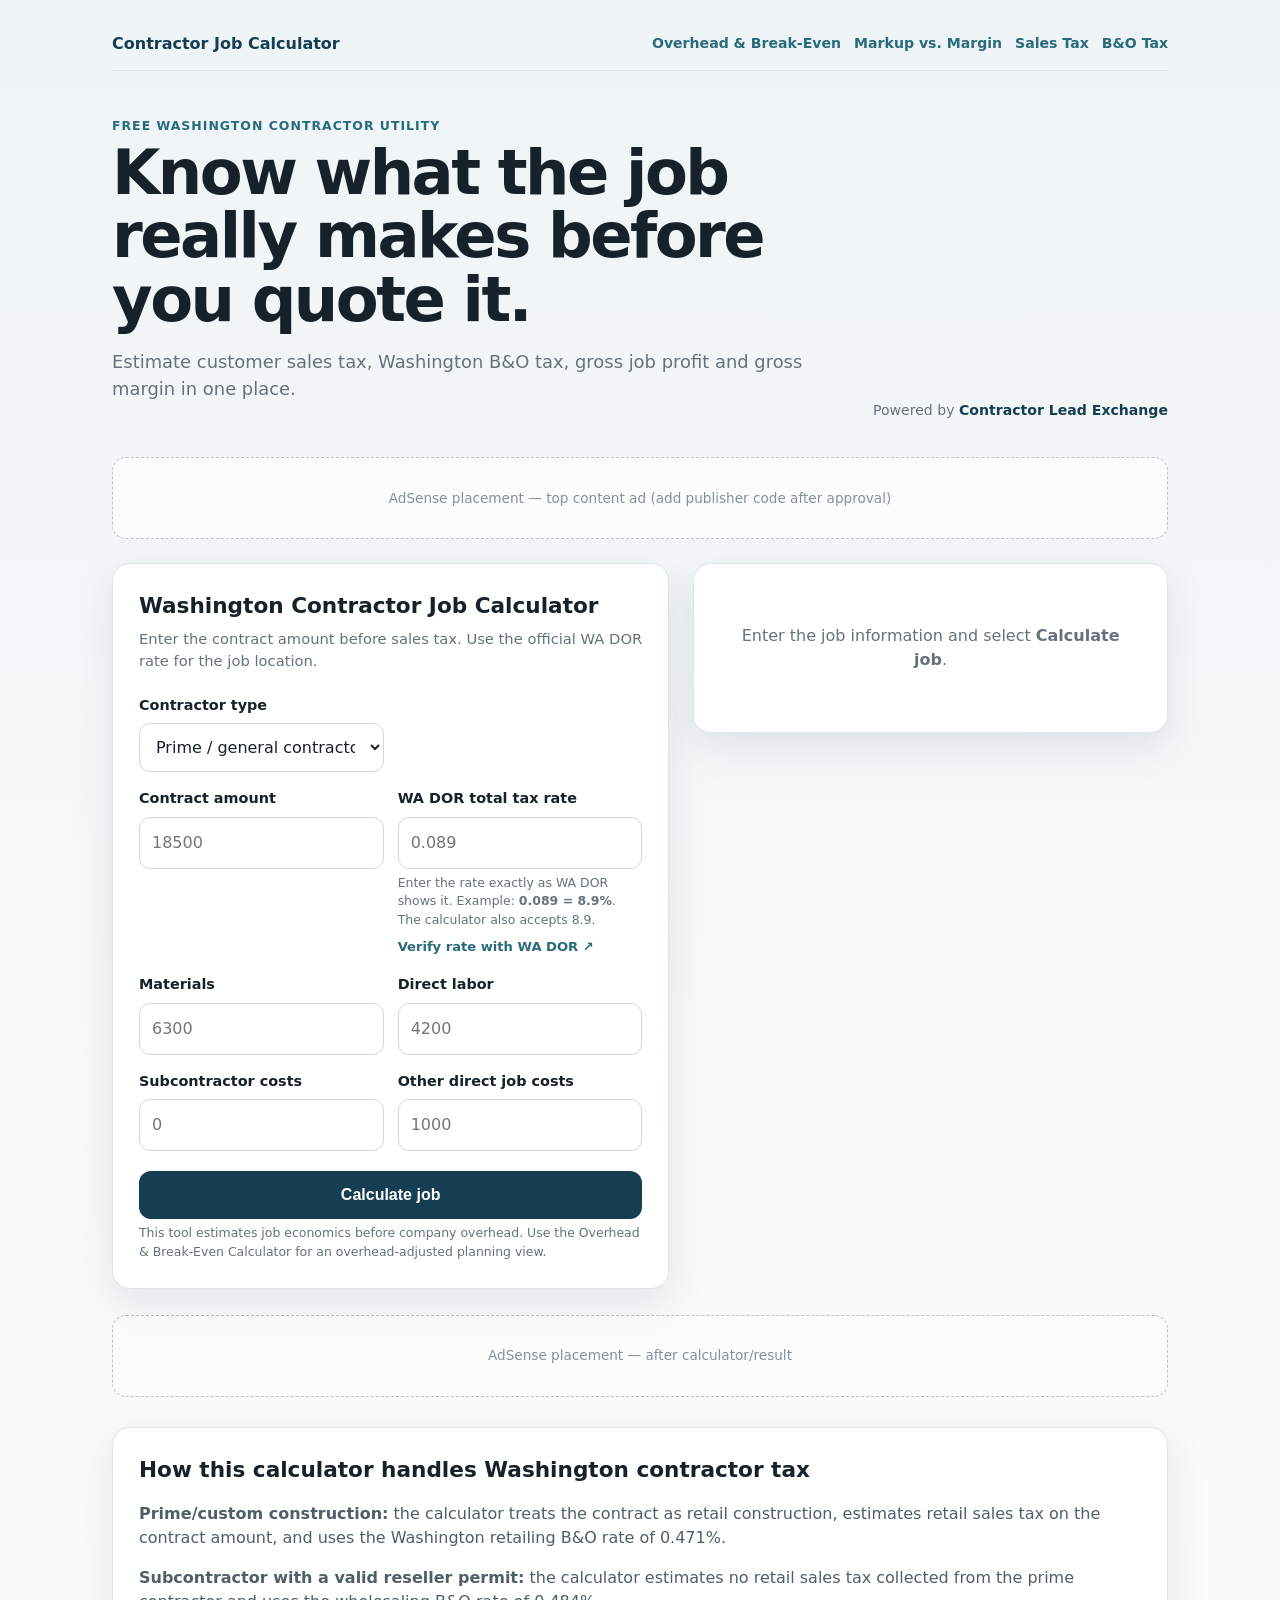
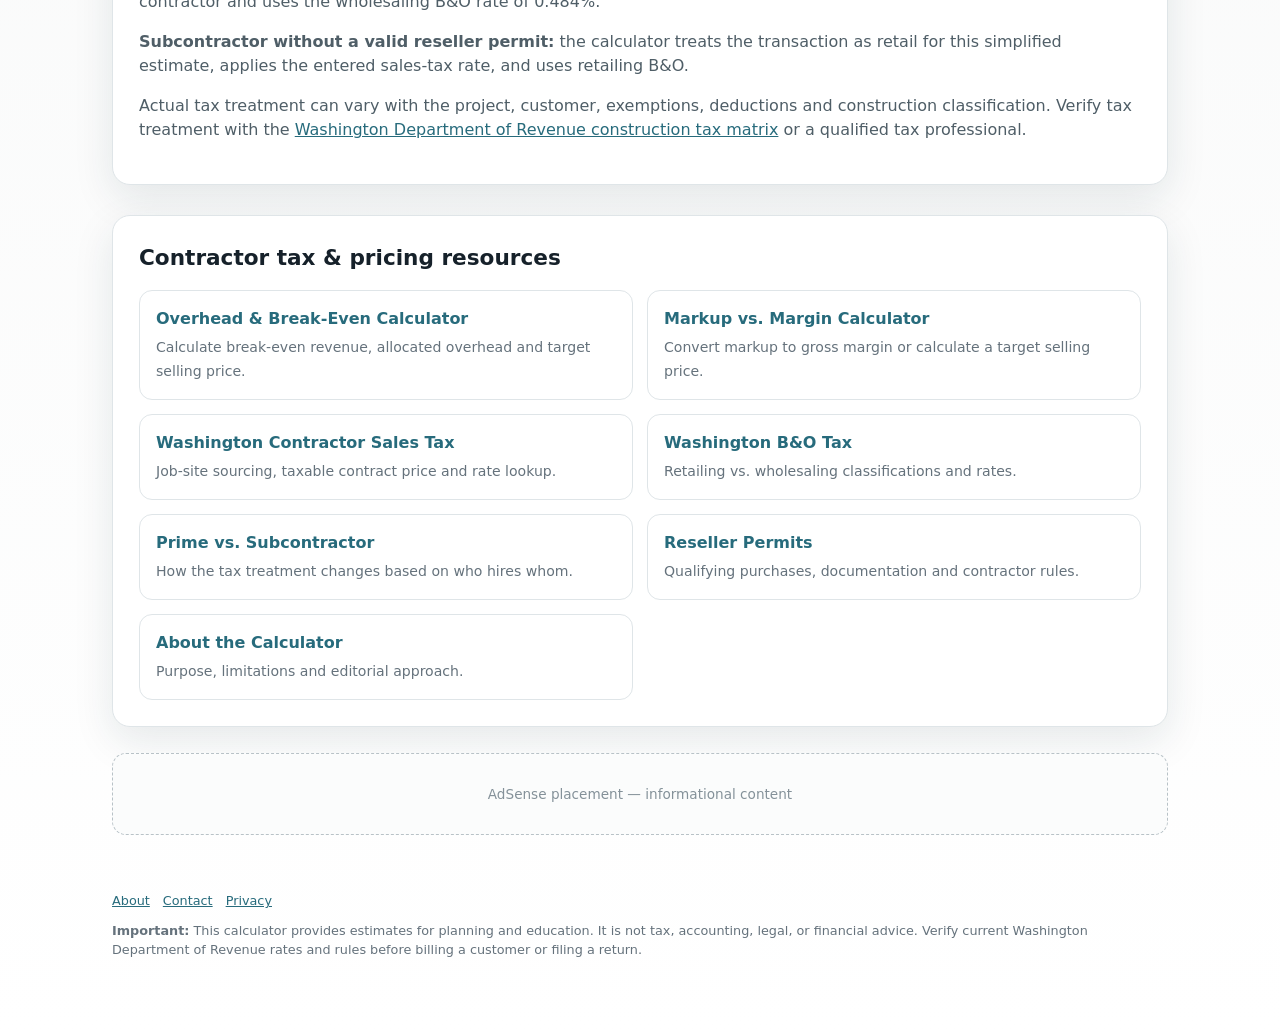
==== index.html @ ec276814 "Link overhead break-even calculator from homepage" ====
<!doctype html>
<html lang="en">
<head>
  <meta charset="utf-8">
  <meta name="viewport" content="width=device-width,initial-scale=1">
  <title>Washington Contractor Job Tax & Profit Calculator</title>
  <meta name="description" content="Estimate Washington contractor sales tax, B&O tax, gross profit and job margin before you quote the job.">
  <meta name="robots" content="index,follow">
  <link rel="canonical" href="https://contractorjobcalculator.com/">
  <script async src="https://pagead2.googlesyndication.com/pagead/js/adsbygoogle.js?client=ca-pub-4738150335550966" crossorigin="anonymous"></script>
  <style>
    :root{--bg:#f5f7f8;--card:#fff;--ink:#16212a;--muted:#65727c;--line:#dfe5e8;--brand:#153e52;--brand2:#276b7c;--good:#1f6d43;--shadow:0 14px 40px rgba(20,45,60,.10);--radius:18px}
    *{box-sizing:border-box} body{margin:0;font-family:Inter,system-ui,-apple-system,BlinkMacSystemFont,"Segoe UI",sans-serif;background:linear-gradient(180deg,#eef4f6 0,#f7f8f8 34%,#fff 100%);color:var(--ink);line-height:1.5}
    .wrap{max-width:1100px;margin:0 auto;padding:22px}.topbar{display:flex;justify-content:space-between;align-items:center;gap:16px;padding:10px 0 14px;border-bottom:1px solid var(--line);flex-wrap:wrap}.sitebrand{font-weight:900;color:var(--brand);text-decoration:none}.nav{display:flex;gap:13px;flex-wrap:wrap}.nav a{color:var(--brand2);text-decoration:none;font-weight:800;font-size:.88rem}
    header{padding:46px 0 28px;display:grid;grid-template-columns:1.4fr .6fr;gap:28px;align-items:end}.eyebrow{font-weight:800;letter-spacing:.08em;text-transform:uppercase;color:var(--brand2);font-size:.78rem}h1{font-size:clamp(2rem,5vw,3.9rem);line-height:1.02;margin:.3rem 0 1rem;letter-spacing:-.04em}.lead{font-size:1.12rem;color:var(--muted);max-width:760px}.powered{font-size:.88rem;color:var(--muted);text-align:right}.powered a{color:var(--brand);font-weight:800;text-decoration:none}
    .ad{min-height:82px;border:1px dashed #b8c2c7;border-radius:14px;background:#fbfcfc;display:flex;align-items:center;justify-content:center;color:#849199;font-size:.85rem;margin:8px 0 24px}.grid{display:grid;grid-template-columns:1.08fr .92fr;gap:24px;align-items:start}.card{background:var(--card);border:1px solid var(--line);border-radius:var(--radius);box-shadow:var(--shadow);padding:26px}h2{margin:0 0 6px;font-size:1.35rem}.sub{color:var(--muted);font-size:.92rem;margin:0 0 22px}label{display:block;font-weight:750;font-size:.9rem;margin:0 0 7px}input,select{width:100%;border:1px solid #cfd8dc;border-radius:11px;padding:13px 12px;font:inherit;background:#fff;color:var(--ink);outline:none}input:focus,select:focus{border-color:var(--brand2);box-shadow:0 0 0 3px rgba(39,107,124,.12)}.row{display:grid;grid-template-columns:1fr 1fr;gap:14px;margin-bottom:16px}.help{font-size:.78rem;color:var(--muted);margin-top:5px}.taxlookup{display:inline-flex;align-items:center;gap:7px;margin-top:7px;font-size:.82rem;font-weight:800;color:var(--brand2);text-decoration:none}button{width:100%;border:0;border-radius:12px;background:var(--brand);color:#fff;padding:15px 18px;font-weight:850;font-size:1rem;cursor:pointer;margin-top:4px}button:hover{background:#0f3445}.result-card{position:sticky;top:18px}.empty{padding:34px 10px;color:var(--muted);text-align:center}.results{display:none}.metric{display:flex;justify-content:space-between;gap:18px;padding:12px 0;border-bottom:1px solid var(--line)}.metric span:first-child{color:var(--muted)}.metric strong{font-variant-numeric:tabular-nums}.heroMetric{border-radius:15px;background:#f1f7f5;padding:18px;margin:18px 0;display:flex;justify-content:space-between;align-items:center;gap:18px}.heroMetric strong{font-size:1.6rem;color:var(--good)}.tag{display:inline-block;border-radius:999px;padding:6px 10px;background:#eef4f6;color:var(--brand);font-weight:850;font-size:.78rem;margin-top:8px}.note{background:#fff8e9;border:1px solid #ead6a8;color:#594316;border-radius:12px;padding:13px 14px;font-size:.82rem;margin-top:15px}.cta{margin:28px 0 0;border-radius:16px;padding:20px;background:var(--brand);color:#fff}.cta p{opacity:.9;margin:.4rem 0 1rem}.cta a{display:inline-block;background:#fff;color:var(--brand);font-weight:900;padding:11px 15px;border-radius:10px;text-decoration:none}.content{margin-top:30px}.content p,.content li{color:#4f5e67}.content a{color:var(--brand2)}.resources{display:grid;grid-template-columns:repeat(2,1fr);gap:14px;margin-top:16px}.resource{border:1px solid var(--line);border-radius:13px;padding:16px;text-decoration:none;color:var(--ink);background:#fff}.resource strong{display:block;margin-bottom:4px}.resource span{color:var(--muted);font-size:.88rem}footer{color:var(--muted);font-size:.8rem;padding:32px 0 50px}.footerlinks{display:flex;gap:13px;flex-wrap:wrap;margin-bottom:10px}.footerlinks a{color:var(--brand2)}.hidden{display:none!important}
    @media(max-width:820px){header,.grid{grid-template-columns:1fr}.powered{text-align:left}.result-card{position:static}.resources{grid-template-columns:1fr}}@media(max-width:540px){.row{grid-template-columns:1fr}}
  </style>
</head>
<body>
<div class="wrap">
  <div class="topbar"><a class="sitebrand" href="/">Contractor Job Calculator</a><nav class="nav"><a href="overhead-break-even.html">Overhead & Break-Even</a><a href="markup-vs-margin.html">Markup vs. Margin</a><a href="washington-contractor-sales-tax.html">Sales Tax</a><a href="washington-bo-tax.html">B&O Tax</a></nav></div>
  <header><div><div class="eyebrow">Free Washington contractor utility</div><h1>Know what the job really makes before you quote it.</h1><p class="lead">Estimate customer sales tax, Washington B&amp;O tax, gross job profit and gross margin in one place.</p></div><div class="powered">Powered by <a href="https://contractorleadexchange.com/" target="_blank" rel="noopener">Contractor Lead Exchange</a></div></header>

  <div class="ad">AdSense placement — top content ad (add publisher code after approval)</div>

  <main class="grid">
    <section class="card">
      <h2>Washington Contractor Job Calculator</h2><p class="sub">Enter the contract amount before sales tax. Use the official WA DOR rate for the job location.</p>
      <div class="row"><div><label for="role">Contractor type</label><select id="role"><option value="prime">Prime / general contractor</option><option value="sub">Subcontractor</option></select></div><div id="permitWrap" class="hidden"><label for="permit">Valid reseller permit from prime?</label><select id="permit"><option value="yes">Yes</option><option value="no">No</option></select></div></div>
      <div class="row"><div><label for="contract">Contract amount</label><input id="contract" inputmode="decimal" type="number" min="0" step="0.01" placeholder="18500"></div><div><label for="taxRate">WA DOR total tax rate</label><input id="taxRate" inputmode="decimal" type="number" min="0" max="20" step="0.001" placeholder="0.089"><div class="help">Enter the rate exactly as WA DOR shows it. Example: <strong>0.089 = 8.9%</strong>. The calculator also accepts 8.9.</div><a class="taxlookup" href="https://dor.wa.gov/taxes-rates/retail-sales-tax/sales-and-use-tax-tools" target="_blank" rel="noopener">Verify rate with WA DOR ↗</a></div></div>
      <div class="row"><div><label for="materials">Materials</label><input id="materials" inputmode="decimal" type="number" min="0" step="0.01" placeholder="6300"></div><div><label for="labor">Direct labor</label><input id="labor" inputmode="decimal" type="number" min="0" step="0.01" placeholder="4200"></div></div>
      <div class="row"><div><label for="subs">Subcontractor costs</label><input id="subs" inputmode="decimal" type="number" min="0" step="0.01" placeholder="0"></div><div><label for="other">Other direct job costs</label><input id="other" inputmode="decimal" type="number" min="0" step="0.01" placeholder="1000"></div></div>
      <button id="calc">Calculate job</button><div class="help">This tool estimates job economics before company overhead. Use the Overhead & Break-Even Calculator for an overhead-adjusted planning view.</div>
    </section>

    <aside class="card result-card"><div id="empty" class="empty">Enter the job information and select <strong>Calculate job</strong>.</div><div id="results" class="results"><h2>Estimated job result</h2><div id="classification" class="tag"></div><div class="metric"><span>Contract amount</span><strong id="rContract">$0</strong></div><div class="metric"><span>Sales tax rate used</span><strong id="rRate">0%</strong></div><div class="metric"><span>Sales tax collected</span><strong id="rTax">$0</strong></div><div class="metric"><span>Customer total</span><strong id="rCustomer">$0</strong></div><div class="metric"><span>Direct job costs</span><strong id="rCosts">$0</strong></div><div class="metric"><span>Gross job profit</span><strong id="rGross">$0</strong></div><div class="metric"><span>Gross margin</span><strong id="rMargin">0%</strong></div><div class="metric"><span>Estimated WA B&amp;O</span><strong id="rBO">$0</strong></div><div class="heroMetric"><div><div style="color:#65727c;font-size:.82rem">Gross job profit after estimated B&amp;O</div><strong id="rAfter">$0</strong></div><div style="text-align:right"><div style="color:#65727c;font-size:.82rem">Margin after B&amp;O</div><b id="rAfterMargin">0%</b></div></div><div id="resultNote" class="note"></div><div class="cta"><strong>Could your business be leaking revenue elsewhere?</strong><p>Use your job result as a starting point, then look for avoidable revenue loss across estimating, follow-up and operations.</p><a href="https://contractorleadexchange.com/contractor-revenue-leak-audit" target="_blank" rel="noopener">Explore the CLX Revenue Leak Audit</a></div></div></aside>
  </main>

  <div class="ad" style="margin-top:26px">AdSense placement — after calculator/result</div>

  <section class="card content"><h2>How this calculator handles Washington contractor tax</h2><p><strong>Prime/custom construction:</strong> the calculator treats the contract as retail construction, estimates retail sales tax on the contract amount, and uses the Washington retailing B&amp;O rate of 0.471%.</p><p><strong>Subcontractor with a valid reseller permit:</strong> the calculator estimates no retail sales tax collected from the prime contractor and uses the wholesaling B&amp;O rate of 0.484%.</p><p><strong>Subcontractor without a valid reseller permit:</strong> the calculator treats the transaction as retail for this simplified estimate, applies the entered sales-tax rate, and uses retailing B&amp;O.</p><p>Actual tax treatment can vary with the project, customer, exemptions, deductions and construction classification. Verify tax treatment with the <a href="https://dor.wa.gov/education/industry-guides/construction/construction-tax-matrix" target="_blank" rel="noopener">Washington Department of Revenue construction tax matrix</a> or a qualified tax professional.</p></section>

  <section class="card content"><h2>Contractor tax & pricing resources</h2><div class="resources"><a class="resource" href="overhead-break-even.html"><strong>Overhead & Break-Even Calculator</strong><span>Calculate break-even revenue, allocated overhead and target selling price.</span></a><a class="resource" href="markup-vs-margin.html"><strong>Markup vs. Margin Calculator</strong><span>Convert markup to gross margin or calculate a target selling price.</span></a><a class="resource" href="washington-contractor-sales-tax.html"><strong>Washington Contractor Sales Tax</strong><span>Job-site sourcing, taxable contract price and rate lookup.</span></a><a class="resource" href="washington-bo-tax.html"><strong>Washington B&O Tax</strong><span>Retailing vs. wholesaling classifications and rates.</span></a><a class="resource" href="prime-vs-subcontractor.html"><strong>Prime vs. Subcontractor</strong><span>How the tax treatment changes based on who hires whom.</span></a><a class="resource" href="reseller-permit.html"><strong>Reseller Permits</strong><span>Qualifying purchases, documentation and contractor rules.</span></a><a class="resource" href="about.html"><strong>About the Calculator</strong><span>Purpose, limitations and editorial approach.</span></a></div></section>

  <div class="ad" style="margin-top:26px">AdSense placement — informational content</div>

  <footer><div class="footerlinks"><a href="about.html">About</a><a href="contact.html">Contact</a><a href="privacy.html">Privacy</a></div><strong>Important:</strong> This calculator provides estimates for planning and education. It is not tax, accounting, legal, or financial advice. Verify current Washington Department of Revenue rates and rules before billing a customer or filing a return.</footer>
</div>
<script>
(() => {
  const $ = id => document.getElementById(id);
  const round2 = n => Math.round((n + Number.EPSILON) * 100) / 100;
  const money = n => new Intl.NumberFormat('en-US',{style:'currency',currency:'USD'}).format(round2(Number.isFinite(n)?n:0));
  const pct = n => (Number.isFinite(n)?n:0).toFixed(1) + '%';
  const num = id => Math.max(0, parseFloat($(id).value) || 0);
  $('role').addEventListener('change', () => {$('permitWrap').classList.toggle('hidden', $('role').value !== 'sub');});
  $('calc').addEventListener('click', () => {
    const role=$('role').value, permit=$('permit').value, contract=num('contract'), rawTaxRate=num('taxRate');
    const taxRate = rawTaxRate >= 1 ? rawTaxRate / 100 : rawTaxRate;
    const costs=num('materials')+num('labor')+num('subs')+num('other');
    if(contract<=0){alert('Enter a contract amount greater than $0.');return;}
    if(rawTaxRate>20){alert('Enter the WA DOR total tax rate as shown (for example 0.089) or as a percent (8.9).');return;}
    const wholesale=role==='sub'&&permit==='yes', boRate=wholesale?0.00484:0.00471, taxable=!wholesale;
    const salesTax=taxable?contract*taxRate:0, customerTotal=contract+salesTax, grossProfit=contract-costs, grossMargin=contract?(grossProfit/contract)*100:0, bo=contract*boRate, after=grossProfit-bo, afterMargin=contract?(after/contract)*100:0;
    $('rContract').textContent=money(contract);$('rRate').textContent=taxable?pct(taxRate*100):'Not collected';$('rTax').textContent=money(salesTax);$('rCustomer').textContent=money(customerTotal);$('rCosts').textContent=money(costs);$('rGross').textContent=money(grossProfit);$('rMargin').textContent=pct(grossMargin);$('rBO').textContent=money(bo);$('rAfter').textContent=money(after);$('rAfterMargin').textContent=pct(afterMargin);
    if(wholesale){$('classification').textContent='Wholesale estimate · B&O 0.484%';$('resultNote').innerHTML='Subcontractor + valid reseller permit selected. This simplified estimate applies <strong>no retail sales tax</strong> to the subcontract charge and estimates wholesaling B&O.';}else if(role==='sub'){$('classification').textContent='Retail estimate · B&O 0.471%';$('resultNote').innerHTML='Subcontractor without a valid reseller permit selected. Washington DOR generally requires sales tax unless the buyer provides a valid reseller permit or other approved documentation. Verify the entered destination tax rate.';}else{$('classification').textContent='Retail construction estimate · B&O 0.471%';$('resultNote').innerHTML='Prime/custom construction selected. This simplified estimate applies the entered destination sales-tax rate to the contract amount and estimates retailing B&O.';}
    $('empty').style.display='none';$('results').style.display='block';
  });
})();
</script>
</body></html>
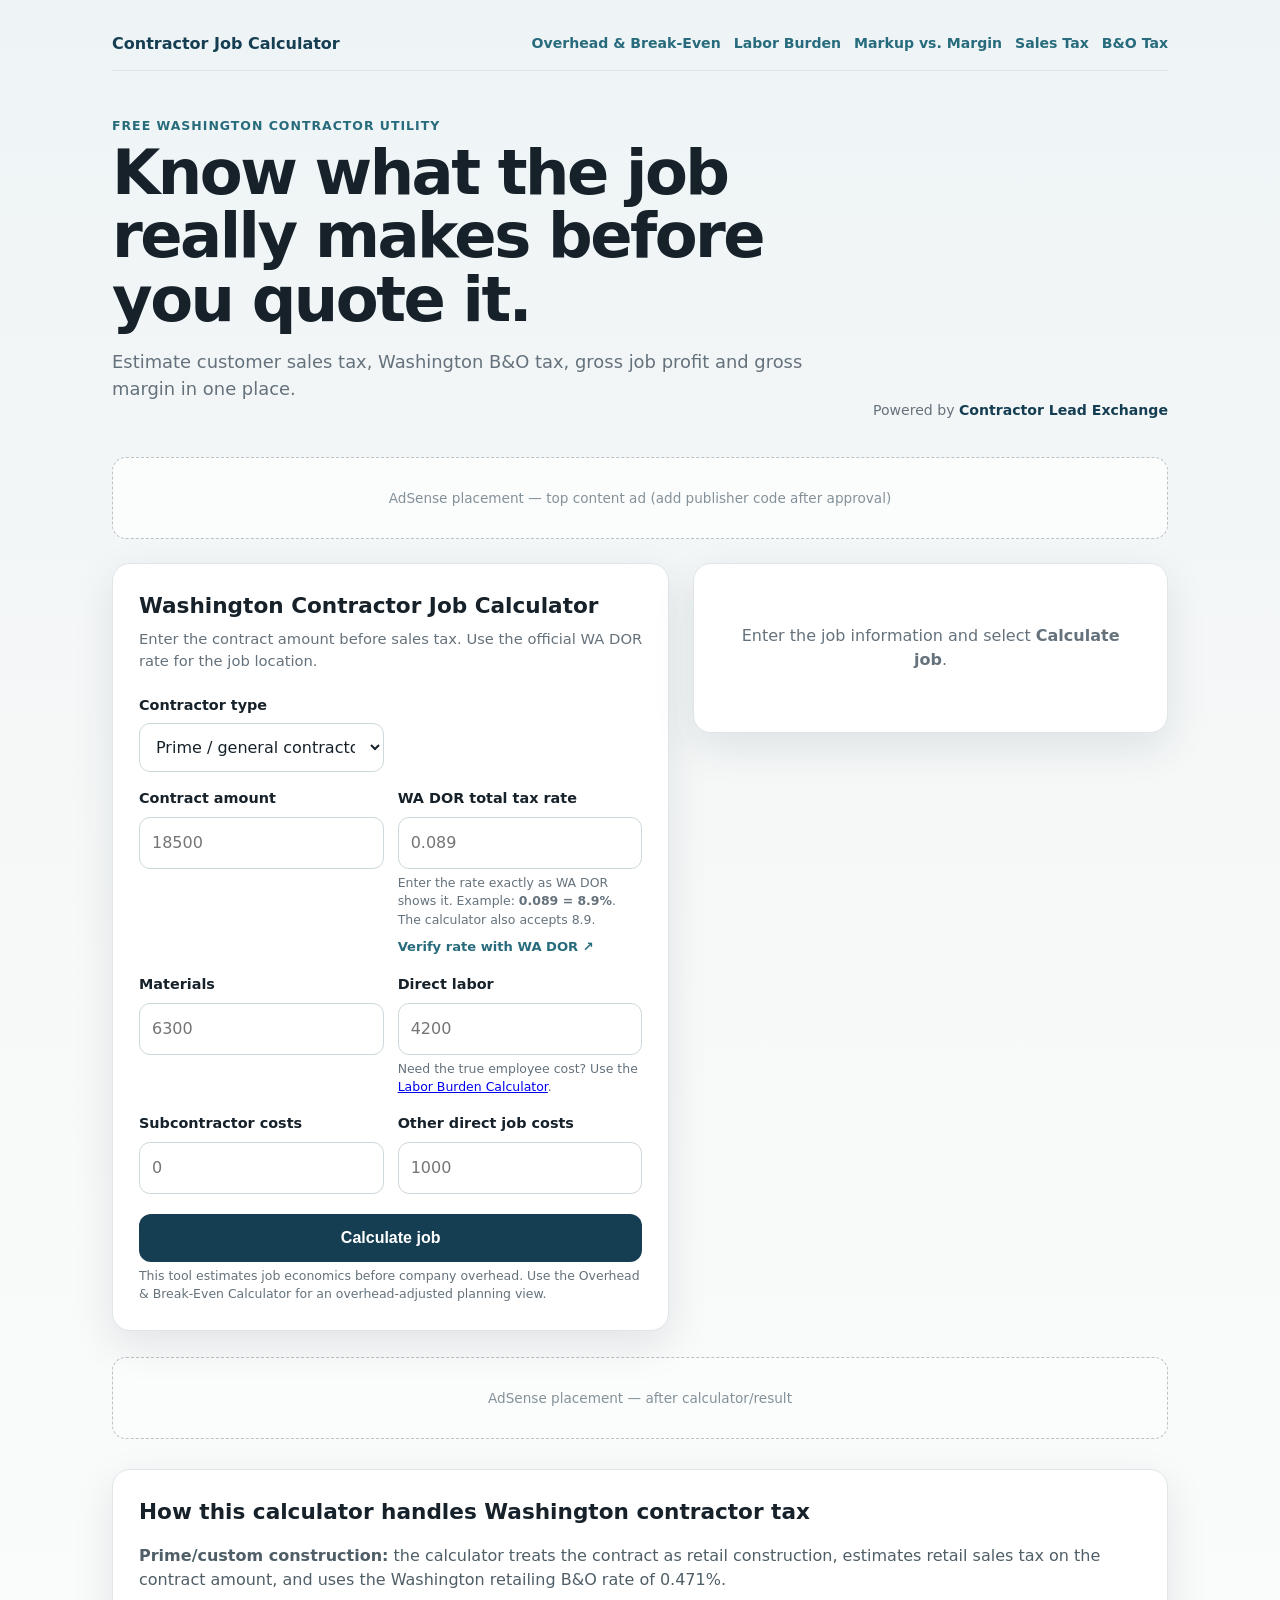
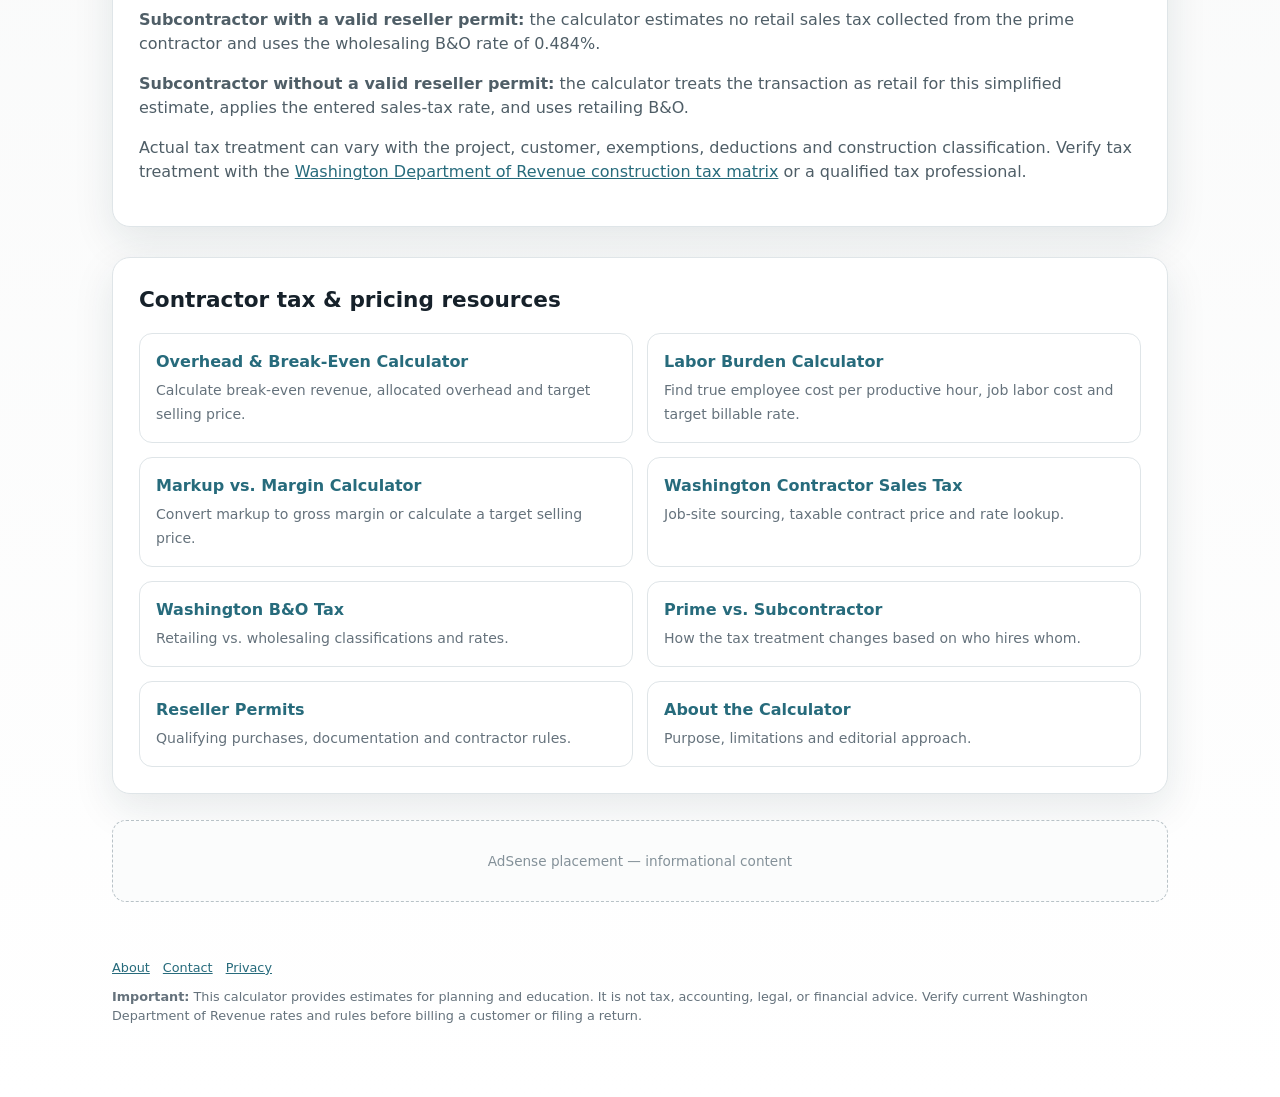
==== commit 81752288: "Link labor burden calculator from homepage" ====
--- a/index.html
+++ b/index.html
@@ -19,7 +19,7 @@
 </head>
 <body>
 <div class="wrap">
-  <div class="topbar"><a class="sitebrand" href="/">Contractor Job Calculator</a><nav class="nav"><a href="overhead-break-even.html">Overhead & Break-Even</a><a href="markup-vs-margin.html">Markup vs. Margin</a><a href="washington-contractor-sales-tax.html">Sales Tax</a><a href="washington-bo-tax.html">B&O Tax</a></nav></div>
+  <div class="topbar"><a class="sitebrand" href="/">Contractor Job Calculator</a><nav class="nav"><a href="overhead-break-even.html">Overhead & Break-Even</a><a href="labor-burden.html">Labor Burden</a><a href="markup-vs-margin.html">Markup vs. Margin</a><a href="washington-contractor-sales-tax.html">Sales Tax</a><a href="washington-bo-tax.html">B&O Tax</a></nav></div>
   <header><div><div class="eyebrow">Free Washington contractor utility</div><h1>Know what the job really makes before you quote it.</h1><p class="lead">Estimate customer sales tax, Washington B&amp;O tax, gross job profit and gross margin in one place.</p></div><div class="powered">Powered by <a href="https://contractorleadexchange.com/" target="_blank" rel="noopener">Contractor Lead Exchange</a></div></header>
 
   <div class="ad">AdSense placement — top content ad (add publisher code after approval)</div>
@@ -29,7 +29,7 @@
       <h2>Washington Contractor Job Calculator</h2><p class="sub">Enter the contract amount before sales tax. Use the official WA DOR rate for the job location.</p>
       <div class="row"><div><label for="role">Contractor type</label><select id="role"><option value="prime">Prime / general contractor</option><option value="sub">Subcontractor</option></select></div><div id="permitWrap" class="hidden"><label for="permit">Valid reseller permit from prime?</label><select id="permit"><option value="yes">Yes</option><option value="no">No</option></select></div></div>
       <div class="row"><div><label for="contract">Contract amount</label><input id="contract" inputmode="decimal" type="number" min="0" step="0.01" placeholder="18500"></div><div><label for="taxRate">WA DOR total tax rate</label><input id="taxRate" inputmode="decimal" type="number" min="0" max="20" step="0.001" placeholder="0.089"><div class="help">Enter the rate exactly as WA DOR shows it. Example: <strong>0.089 = 8.9%</strong>. The calculator also accepts 8.9.</div><a class="taxlookup" href="https://dor.wa.gov/taxes-rates/retail-sales-tax/sales-and-use-tax-tools" target="_blank" rel="noopener">Verify rate with WA DOR ↗</a></div></div>
-      <div class="row"><div><label for="materials">Materials</label><input id="materials" inputmode="decimal" type="number" min="0" step="0.01" placeholder="6300"></div><div><label for="labor">Direct labor</label><input id="labor" inputmode="decimal" type="number" min="0" step="0.01" placeholder="4200"></div></div>
+      <div class="row"><div><label for="materials">Materials</label><input id="materials" inputmode="decimal" type="number" min="0" step="0.01" placeholder="6300"></div><div><label for="labor">Direct labor</label><input id="labor" inputmode="decimal" type="number" min="0" step="0.01" placeholder="4200"><div class="help">Need the true employee cost? Use the <a href="labor-burden.html">Labor Burden Calculator</a>.</div></div></div>
       <div class="row"><div><label for="subs">Subcontractor costs</label><input id="subs" inputmode="decimal" type="number" min="0" step="0.01" placeholder="0"></div><div><label for="other">Other direct job costs</label><input id="other" inputmode="decimal" type="number" min="0" step="0.01" placeholder="1000"></div></div>
       <button id="calc">Calculate job</button><div class="help">This tool estimates job economics before company overhead. Use the Overhead & Break-Even Calculator for an overhead-adjusted planning view.</div>
     </section>
@@ -41,7 +41,7 @@
 
   <section class="card content"><h2>How this calculator handles Washington contractor tax</h2><p><strong>Prime/custom construction:</strong> the calculator treats the contract as retail construction, estimates retail sales tax on the contract amount, and uses the Washington retailing B&amp;O rate of 0.471%.</p><p><strong>Subcontractor with a valid reseller permit:</strong> the calculator estimates no retail sales tax collected from the prime contractor and uses the wholesaling B&amp;O rate of 0.484%.</p><p><strong>Subcontractor without a valid reseller permit:</strong> the calculator treats the transaction as retail for this simplified estimate, applies the entered sales-tax rate, and uses retailing B&amp;O.</p><p>Actual tax treatment can vary with the project, customer, exemptions, deductions and construction classification. Verify tax treatment with the <a href="https://dor.wa.gov/education/industry-guides/construction/construction-tax-matrix" target="_blank" rel="noopener">Washington Department of Revenue construction tax matrix</a> or a qualified tax professional.</p></section>
 
-  <section class="card content"><h2>Contractor tax & pricing resources</h2><div class="resources"><a class="resource" href="overhead-break-even.html"><strong>Overhead & Break-Even Calculator</strong><span>Calculate break-even revenue, allocated overhead and target selling price.</span></a><a class="resource" href="markup-vs-margin.html"><strong>Markup vs. Margin Calculator</strong><span>Convert markup to gross margin or calculate a target selling price.</span></a><a class="resource" href="washington-contractor-sales-tax.html"><strong>Washington Contractor Sales Tax</strong><span>Job-site sourcing, taxable contract price and rate lookup.</span></a><a class="resource" href="washington-bo-tax.html"><strong>Washington B&O Tax</strong><span>Retailing vs. wholesaling classifications and rates.</span></a><a class="resource" href="prime-vs-subcontractor.html"><strong>Prime vs. Subcontractor</strong><span>How the tax treatment changes based on who hires whom.</span></a><a class="resource" href="reseller-permit.html"><strong>Reseller Permits</strong><span>Qualifying purchases, documentation and contractor rules.</span></a><a class="resource" href="about.html"><strong>About the Calculator</strong><span>Purpose, limitations and editorial approach.</span></a></div></section>
+  <section class="card content"><h2>Contractor tax & pricing resources</h2><div class="resources"><a class="resource" href="overhead-break-even.html"><strong>Overhead & Break-Even Calculator</strong><span>Calculate break-even revenue, allocated overhead and target selling price.</span></a><a class="resource" href="labor-burden.html"><strong>Labor Burden Calculator</strong><span>Find true employee cost per productive hour, job labor cost and target billable rate.</span></a><a class="resource" href="markup-vs-margin.html"><strong>Markup vs. Margin Calculator</strong><span>Convert markup to gross margin or calculate a target selling price.</span></a><a class="resource" href="washington-contractor-sales-tax.html"><strong>Washington Contractor Sales Tax</strong><span>Job-site sourcing, taxable contract price and rate lookup.</span></a><a class="resource" href="washington-bo-tax.html"><strong>Washington B&O Tax</strong><span>Retailing vs. wholesaling classifications and rates.</span></a><a class="resource" href="prime-vs-subcontractor.html"><strong>Prime vs. Subcontractor</strong><span>How the tax treatment changes based on who hires whom.</span></a><a class="resource" href="reseller-permit.html"><strong>Reseller Permits</strong><span>Qualifying purchases, documentation and contractor rules.</span></a><a class="resource" href="about.html"><strong>About the Calculator</strong><span>Purpose, limitations and editorial approach.</span></a></div></section>
 
   <div class="ad" style="margin-top:26px">AdSense placement — informational content</div>
 
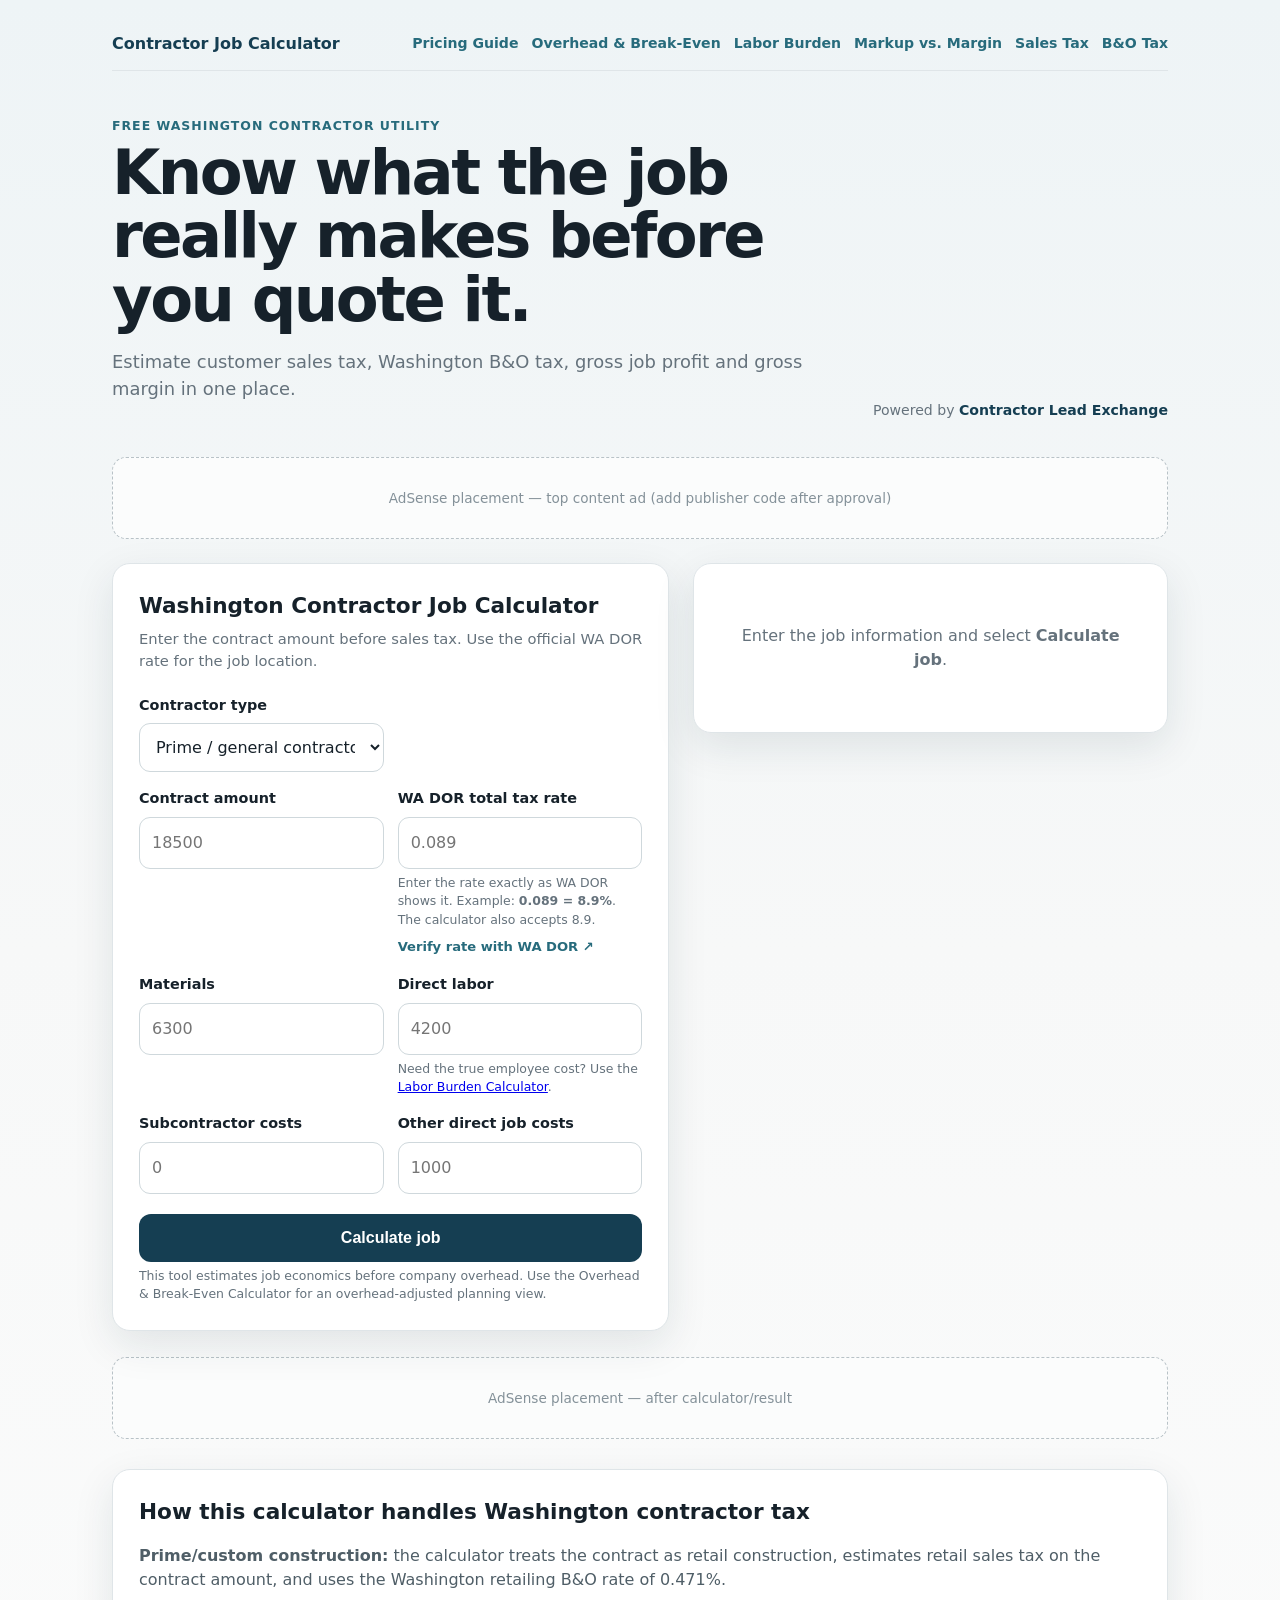
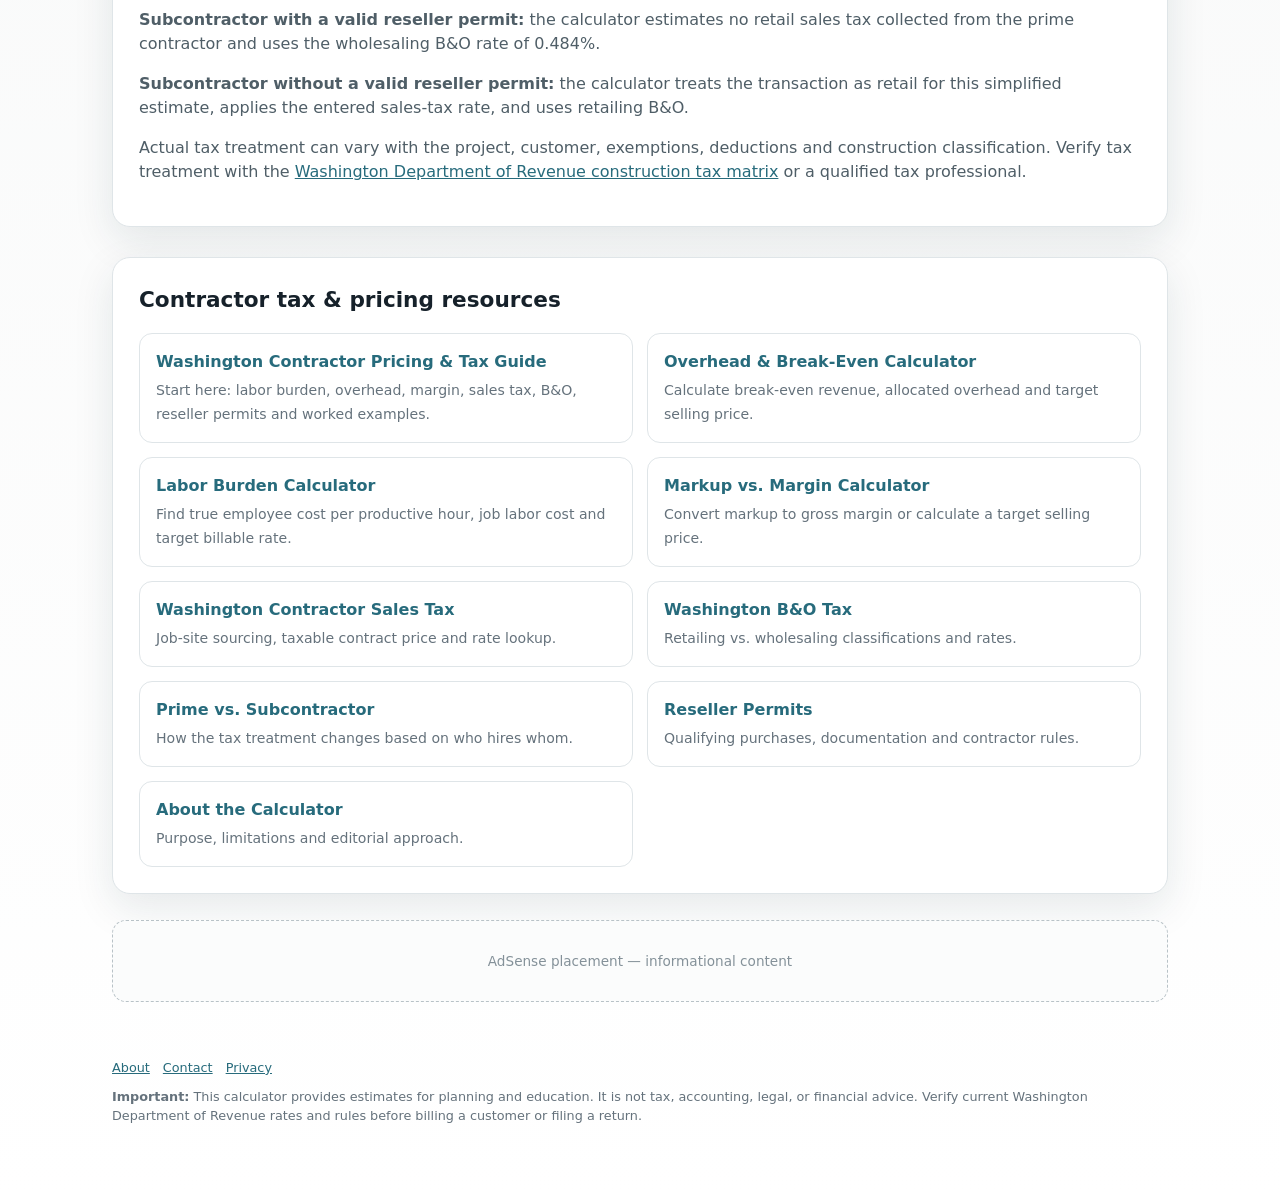
==== commit d2ef6aaa: "Feature Washington contractor pricing tax guide" ====
--- a/index.html
+++ b/index.html
@@ -19,8 +19,8 @@
 </head>
 <body>
 <div class="wrap">
-  <div class="topbar"><a class="sitebrand" href="/">Contractor Job Calculator</a><nav class="nav"><a href="overhead-break-even.html">Overhead & Break-Even</a><a href="labor-burden.html">Labor Burden</a><a href="markup-vs-margin.html">Markup vs. Margin</a><a href="washington-contractor-sales-tax.html">Sales Tax</a><a href="washington-bo-tax.html">B&O Tax</a></nav></div>
-  <header><div><div class="eyebrow">Free Washington contractor utility</div><h1>Know what the job really makes before you quote it.</h1><p class="lead">Estimate customer sales tax, Washington B&amp;O tax, gross job profit and gross margin in one place.</p></div><div class="powered">Powered by <a href="https://contractorleadexchange.com/" target="_blank" rel="noopener">Contractor Lead Exchange</a></div></header>
+  <div class="topbar"><a class="sitebrand" href="/">Contractor Job Calculator</a><nav class="nav"><a href="washington-contractor-pricing-tax-guide.html">Pricing Guide</a><a href="overhead-break-even.html">Overhead & Break-Even</a><a href="labor-burden.html">Labor Burden</a><a href="markup-vs-margin.html">Markup vs. Margin</a><a href="washington-contractor-sales-tax.html">Sales Tax</a><a href="washington-bo-tax.html">B&O Tax</a></nav></div>
+  <header><div><div class="eyebrow">Free Washington contractor utility</div><h1>Know what the job really makes before you quote it.</h1><p class="lead">Estimate customer sales tax, Washington B&amp;O tax, gross job profit and gross margin in one place.</p></div><div class="powered">Powered by <a href="https://contractorleadexchange.com/contractor-revenue-leak-audit" target="_blank" rel="noopener">Contractor Lead Exchange</a></div></header>
 
   <div class="ad">AdSense placement — top content ad (add publisher code after approval)</div>
 
@@ -41,7 +41,7 @@
 
   <section class="card content"><h2>How this calculator handles Washington contractor tax</h2><p><strong>Prime/custom construction:</strong> the calculator treats the contract as retail construction, estimates retail sales tax on the contract amount, and uses the Washington retailing B&amp;O rate of 0.471%.</p><p><strong>Subcontractor with a valid reseller permit:</strong> the calculator estimates no retail sales tax collected from the prime contractor and uses the wholesaling B&amp;O rate of 0.484%.</p><p><strong>Subcontractor without a valid reseller permit:</strong> the calculator treats the transaction as retail for this simplified estimate, applies the entered sales-tax rate, and uses retailing B&amp;O.</p><p>Actual tax treatment can vary with the project, customer, exemptions, deductions and construction classification. Verify tax treatment with the <a href="https://dor.wa.gov/education/industry-guides/construction/construction-tax-matrix" target="_blank" rel="noopener">Washington Department of Revenue construction tax matrix</a> or a qualified tax professional.</p></section>
 
-  <section class="card content"><h2>Contractor tax & pricing resources</h2><div class="resources"><a class="resource" href="overhead-break-even.html"><strong>Overhead & Break-Even Calculator</strong><span>Calculate break-even revenue, allocated overhead and target selling price.</span></a><a class="resource" href="labor-burden.html"><strong>Labor Burden Calculator</strong><span>Find true employee cost per productive hour, job labor cost and target billable rate.</span></a><a class="resource" href="markup-vs-margin.html"><strong>Markup vs. Margin Calculator</strong><span>Convert markup to gross margin or calculate a target selling price.</span></a><a class="resource" href="washington-contractor-sales-tax.html"><strong>Washington Contractor Sales Tax</strong><span>Job-site sourcing, taxable contract price and rate lookup.</span></a><a class="resource" href="washington-bo-tax.html"><strong>Washington B&O Tax</strong><span>Retailing vs. wholesaling classifications and rates.</span></a><a class="resource" href="prime-vs-subcontractor.html"><strong>Prime vs. Subcontractor</strong><span>How the tax treatment changes based on who hires whom.</span></a><a class="resource" href="reseller-permit.html"><strong>Reseller Permits</strong><span>Qualifying purchases, documentation and contractor rules.</span></a><a class="resource" href="about.html"><strong>About the Calculator</strong><span>Purpose, limitations and editorial approach.</span></a></div></section>
+  <section class="card content"><h2>Contractor tax & pricing resources</h2><div class="resources"><a class="resource" href="washington-contractor-pricing-tax-guide.html"><strong>Washington Contractor Pricing & Tax Guide</strong><span>Start here: labor burden, overhead, margin, sales tax, B&O, reseller permits and worked examples.</span></a><a class="resource" href="overhead-break-even.html"><strong>Overhead & Break-Even Calculator</strong><span>Calculate break-even revenue, allocated overhead and target selling price.</span></a><a class="resource" href="labor-burden.html"><strong>Labor Burden Calculator</strong><span>Find true employee cost per productive hour, job labor cost and target billable rate.</span></a><a class="resource" href="markup-vs-margin.html"><strong>Markup vs. Margin Calculator</strong><span>Convert markup to gross margin or calculate a target selling price.</span></a><a class="resource" href="washington-contractor-sales-tax.html"><strong>Washington Contractor Sales Tax</strong><span>Job-site sourcing, taxable contract price and rate lookup.</span></a><a class="resource" href="washington-bo-tax.html"><strong>Washington B&O Tax</strong><span>Retailing vs. wholesaling classifications and rates.</span></a><a class="resource" href="prime-vs-subcontractor.html"><strong>Prime vs. Subcontractor</strong><span>How the tax treatment changes based on who hires whom.</span></a><a class="resource" href="reseller-permit.html"><strong>Reseller Permits</strong><span>Qualifying purchases, documentation and contractor rules.</span></a><a class="resource" href="about.html"><strong>About the Calculator</strong><span>Purpose, limitations and editorial approach.</span></a></div></section>
 
   <div class="ad" style="margin-top:26px">AdSense placement — informational content</div>
 
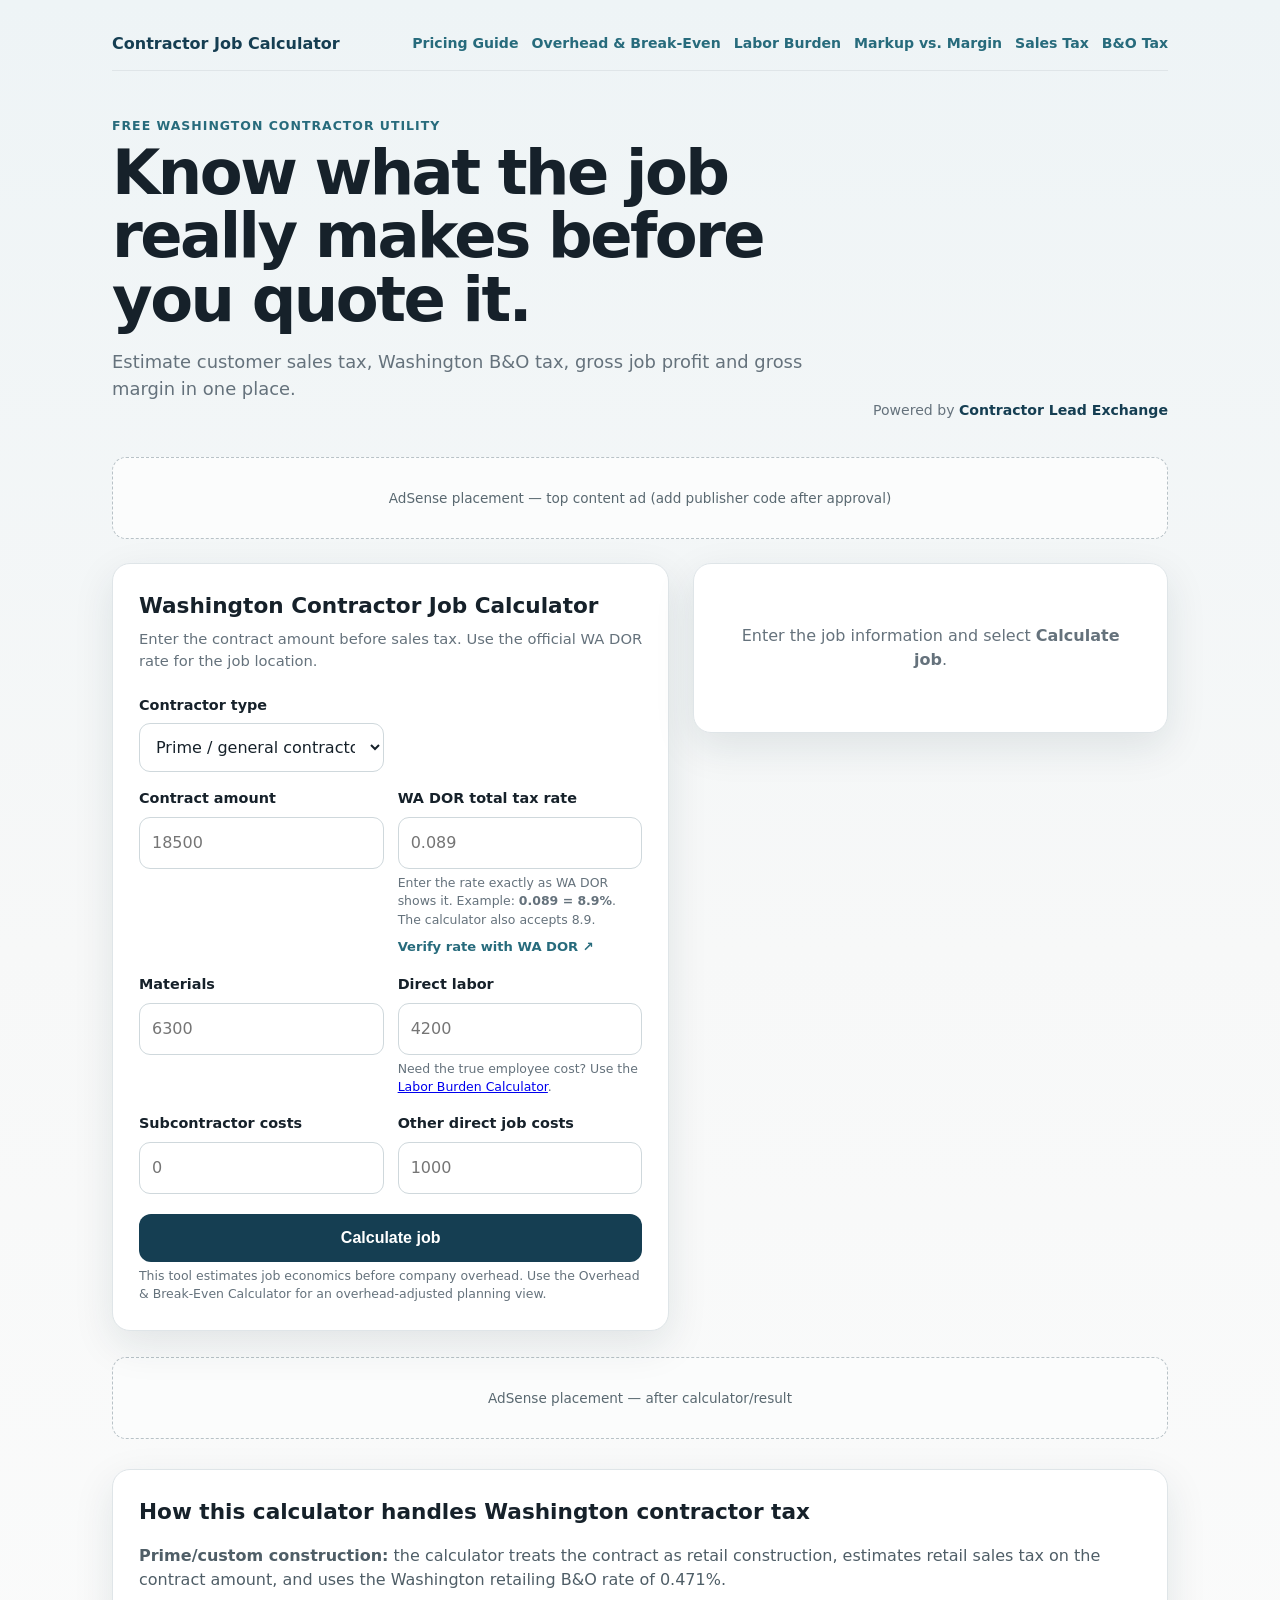
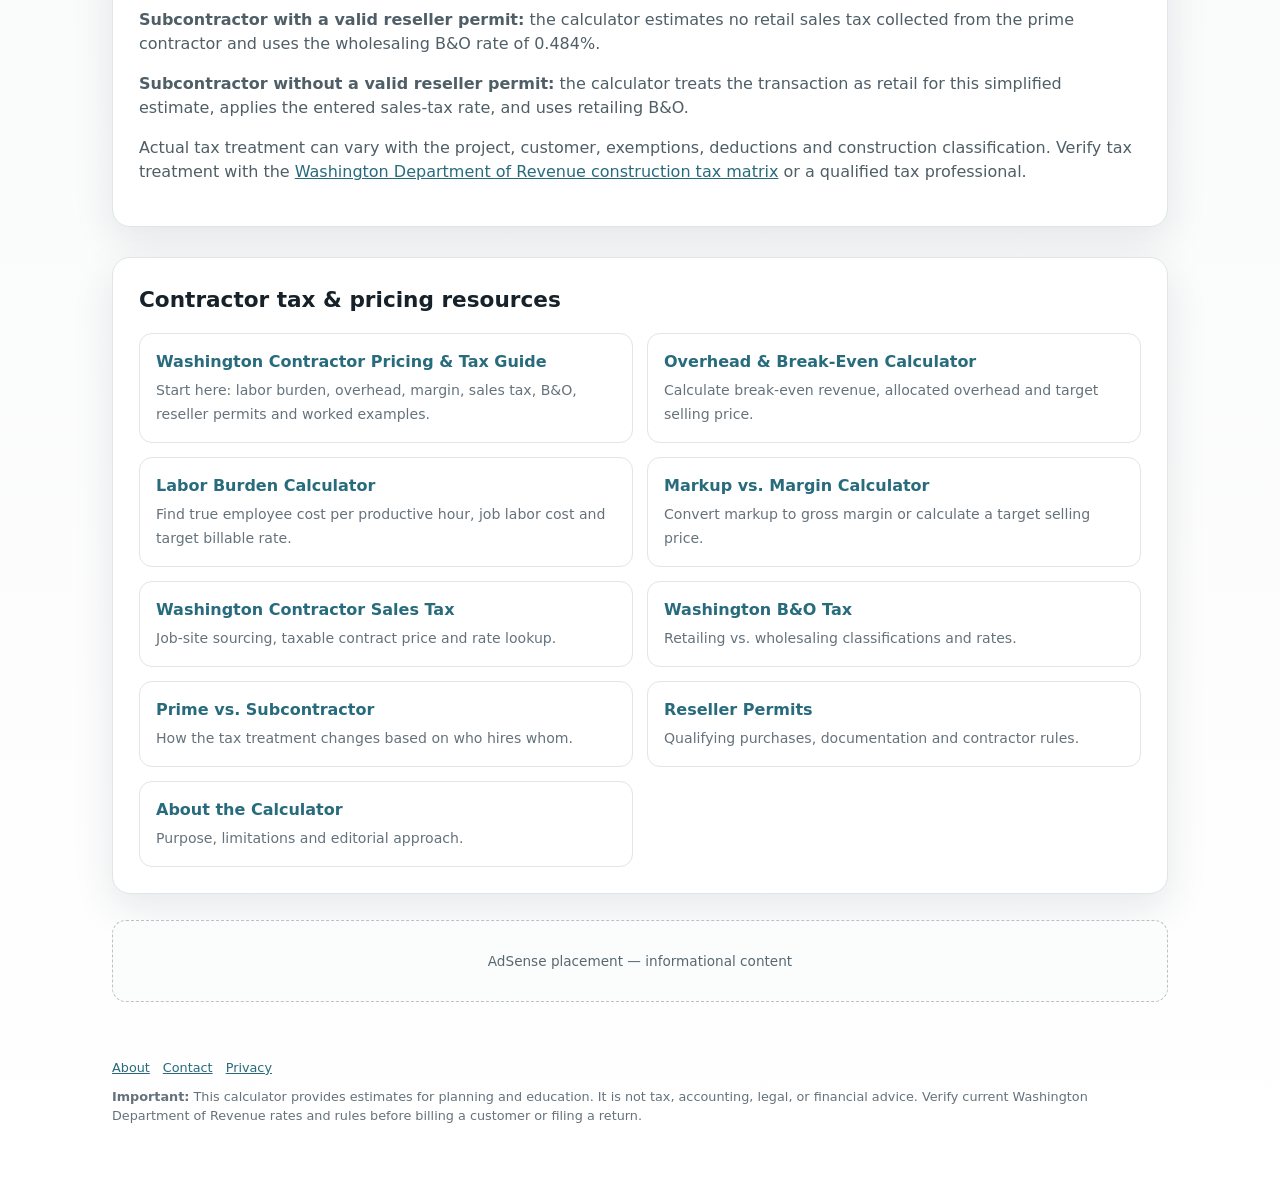
==== commit 42286d72: "Improve homepage text contrast for accessibility" ====
--- a/index.html
+++ b/index.html
@@ -13,7 +13,7 @@
     *{box-sizing:border-box} body{margin:0;font-family:Inter,system-ui,-apple-system,BlinkMacSystemFont,"Segoe UI",sans-serif;background:linear-gradient(180deg,#eef4f6 0,#f7f8f8 34%,#fff 100%);color:var(--ink);line-height:1.5}
     .wrap{max-width:1100px;margin:0 auto;padding:22px}.topbar{display:flex;justify-content:space-between;align-items:center;gap:16px;padding:10px 0 14px;border-bottom:1px solid var(--line);flex-wrap:wrap}.sitebrand{font-weight:900;color:var(--brand);text-decoration:none}.nav{display:flex;gap:13px;flex-wrap:wrap}.nav a{color:var(--brand2);text-decoration:none;font-weight:800;font-size:.88rem}
     header{padding:46px 0 28px;display:grid;grid-template-columns:1.4fr .6fr;gap:28px;align-items:end}.eyebrow{font-weight:800;letter-spacing:.08em;text-transform:uppercase;color:var(--brand2);font-size:.78rem}h1{font-size:clamp(2rem,5vw,3.9rem);line-height:1.02;margin:.3rem 0 1rem;letter-spacing:-.04em}.lead{font-size:1.12rem;color:var(--muted);max-width:760px}.powered{font-size:.88rem;color:var(--muted);text-align:right}.powered a{color:var(--brand);font-weight:800;text-decoration:none}
-    .ad{min-height:82px;border:1px dashed #b8c2c7;border-radius:14px;background:#fbfcfc;display:flex;align-items:center;justify-content:center;color:#849199;font-size:.85rem;margin:8px 0 24px}.grid{display:grid;grid-template-columns:1.08fr .92fr;gap:24px;align-items:start}.card{background:var(--card);border:1px solid var(--line);border-radius:var(--radius);box-shadow:var(--shadow);padding:26px}h2{margin:0 0 6px;font-size:1.35rem}.sub{color:var(--muted);font-size:.92rem;margin:0 0 22px}label{display:block;font-weight:750;font-size:.9rem;margin:0 0 7px}input,select{width:100%;border:1px solid #cfd8dc;border-radius:11px;padding:13px 12px;font:inherit;background:#fff;color:var(--ink);outline:none}input:focus,select:focus{border-color:var(--brand2);box-shadow:0 0 0 3px rgba(39,107,124,.12)}.row{display:grid;grid-template-columns:1fr 1fr;gap:14px;margin-bottom:16px}.help{font-size:.78rem;color:var(--muted);margin-top:5px}.taxlookup{display:inline-flex;align-items:center;gap:7px;margin-top:7px;font-size:.82rem;font-weight:800;color:var(--brand2);text-decoration:none}button{width:100%;border:0;border-radius:12px;background:var(--brand);color:#fff;padding:15px 18px;font-weight:850;font-size:1rem;cursor:pointer;margin-top:4px}button:hover{background:#0f3445}.result-card{position:sticky;top:18px}.empty{padding:34px 10px;color:var(--muted);text-align:center}.results{display:none}.metric{display:flex;justify-content:space-between;gap:18px;padding:12px 0;border-bottom:1px solid var(--line)}.metric span:first-child{color:var(--muted)}.metric strong{font-variant-numeric:tabular-nums}.heroMetric{border-radius:15px;background:#f1f7f5;padding:18px;margin:18px 0;display:flex;justify-content:space-between;align-items:center;gap:18px}.heroMetric strong{font-size:1.6rem;color:var(--good)}.tag{display:inline-block;border-radius:999px;padding:6px 10px;background:#eef4f6;color:var(--brand);font-weight:850;font-size:.78rem;margin-top:8px}.note{background:#fff8e9;border:1px solid #ead6a8;color:#594316;border-radius:12px;padding:13px 14px;font-size:.82rem;margin-top:15px}.cta{margin:28px 0 0;border-radius:16px;padding:20px;background:var(--brand);color:#fff}.cta p{opacity:.9;margin:.4rem 0 1rem}.cta a{display:inline-block;background:#fff;color:var(--brand);font-weight:900;padding:11px 15px;border-radius:10px;text-decoration:none}.content{margin-top:30px}.content p,.content li{color:#4f5e67}.content a{color:var(--brand2)}.resources{display:grid;grid-template-columns:repeat(2,1fr);gap:14px;margin-top:16px}.resource{border:1px solid var(--line);border-radius:13px;padding:16px;text-decoration:none;color:var(--ink);background:#fff}.resource strong{display:block;margin-bottom:4px}.resource span{color:var(--muted);font-size:.88rem}footer{color:var(--muted);font-size:.8rem;padding:32px 0 50px}.footerlinks{display:flex;gap:13px;flex-wrap:wrap;margin-bottom:10px}.footerlinks a{color:var(--brand2)}.hidden{display:none!important}
+    .ad{min-height:82px;border:1px dashed #b8c2c7;border-radius:14px;background:#fbfcfc;display:flex;align-items:center;justify-content:center;color:#596870;font-size:.85rem;margin:8px 0 24px}.grid{display:grid;grid-template-columns:1.08fr .92fr;gap:24px;align-items:start}.card{background:var(--card);border:1px solid var(--line);border-radius:var(--radius);box-shadow:var(--shadow);padding:26px}h2{margin:0 0 6px;font-size:1.35rem}.sub{color:var(--muted);font-size:.92rem;margin:0 0 22px}label{display:block;font-weight:750;font-size:.9rem;margin:0 0 7px}input,select{width:100%;border:1px solid #cfd8dc;border-radius:11px;padding:13px 12px;font:inherit;background:#fff;color:var(--ink);outline:none}input:focus,select:focus{border-color:var(--brand2);box-shadow:0 0 0 3px rgba(39,107,124,.12)}.row{display:grid;grid-template-columns:1fr 1fr;gap:14px;margin-bottom:16px}.help{font-size:.78rem;color:var(--muted);margin-top:5px}.taxlookup{display:inline-flex;align-items:center;gap:7px;margin-top:7px;font-size:.82rem;font-weight:800;color:var(--brand2);text-decoration:none}button{width:100%;border:0;border-radius:12px;background:var(--brand);color:#fff;padding:15px 18px;font-weight:850;font-size:1rem;cursor:pointer;margin-top:4px}button:hover{background:#0f3445}.result-card{position:sticky;top:18px}.empty{padding:34px 10px;color:var(--muted);text-align:center}.results{display:none}.metric{display:flex;justify-content:space-between;gap:18px;padding:12px 0;border-bottom:1px solid var(--line)}.metric span:first-child{color:var(--muted)}.metric strong{font-variant-numeric:tabular-nums}.heroMetric{border-radius:15px;background:#f1f7f5;padding:18px;margin:18px 0;display:flex;justify-content:space-between;align-items:center;gap:18px}.heroMetric strong{font-size:1.6rem;color:var(--good)}.tag{display:inline-block;border-radius:999px;padding:6px 10px;background:#eef4f6;color:var(--brand);font-weight:850;font-size:.78rem;margin-top:8px}.note{background:#fff8e9;border:1px solid #ead6a8;color:#594316;border-radius:12px;padding:13px 14px;font-size:.82rem;margin-top:15px}.cta{margin:28px 0 0;border-radius:16px;padding:20px;background:var(--brand);color:#fff}.cta p{opacity:.9;margin:.4rem 0 1rem}.cta a{display:inline-block;background:#fff;color:var(--brand);font-weight:900;padding:11px 15px;border-radius:10px;text-decoration:none}.content{margin-top:30px}.content p,.content li{color:#4f5e67}.content a{color:var(--brand2)}.resources{display:grid;grid-template-columns:repeat(2,1fr);gap:14px;margin-top:16px}.resource{border:1px solid var(--line);border-radius:13px;padding:16px;text-decoration:none;color:var(--ink);background:#fff}.resource strong{display:block;margin-bottom:4px}.resource span{color:var(--muted);font-size:.88rem}footer{color:var(--muted);font-size:.8rem;padding:32px 0 50px}.footerlinks{display:flex;gap:13px;flex-wrap:wrap;margin-bottom:10px}.footerlinks a{color:var(--brand2)}.hidden{display:none!important}
     @media(max-width:820px){header,.grid{grid-template-columns:1fr}.powered{text-align:left}.result-card{position:static}.resources{grid-template-columns:1fr}}@media(max-width:540px){.row{grid-template-columns:1fr}}
   </style>
 </head>
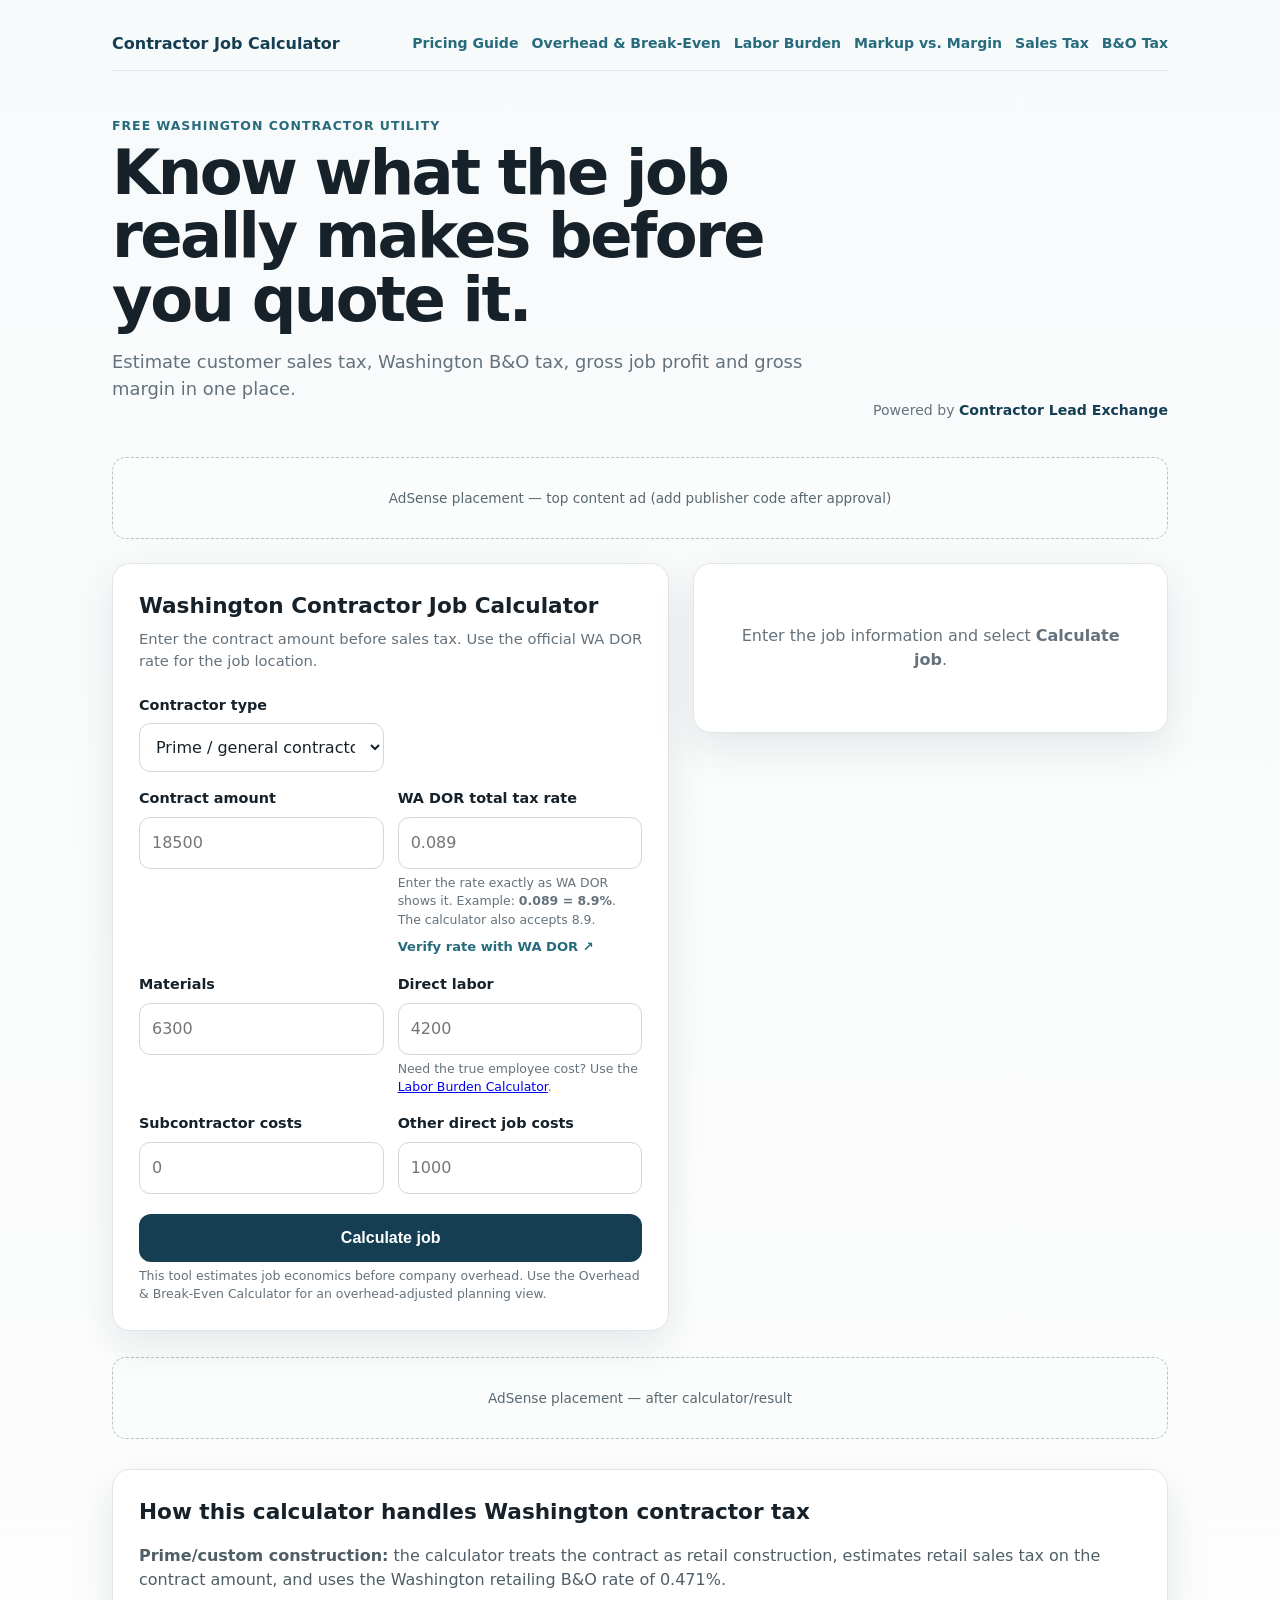
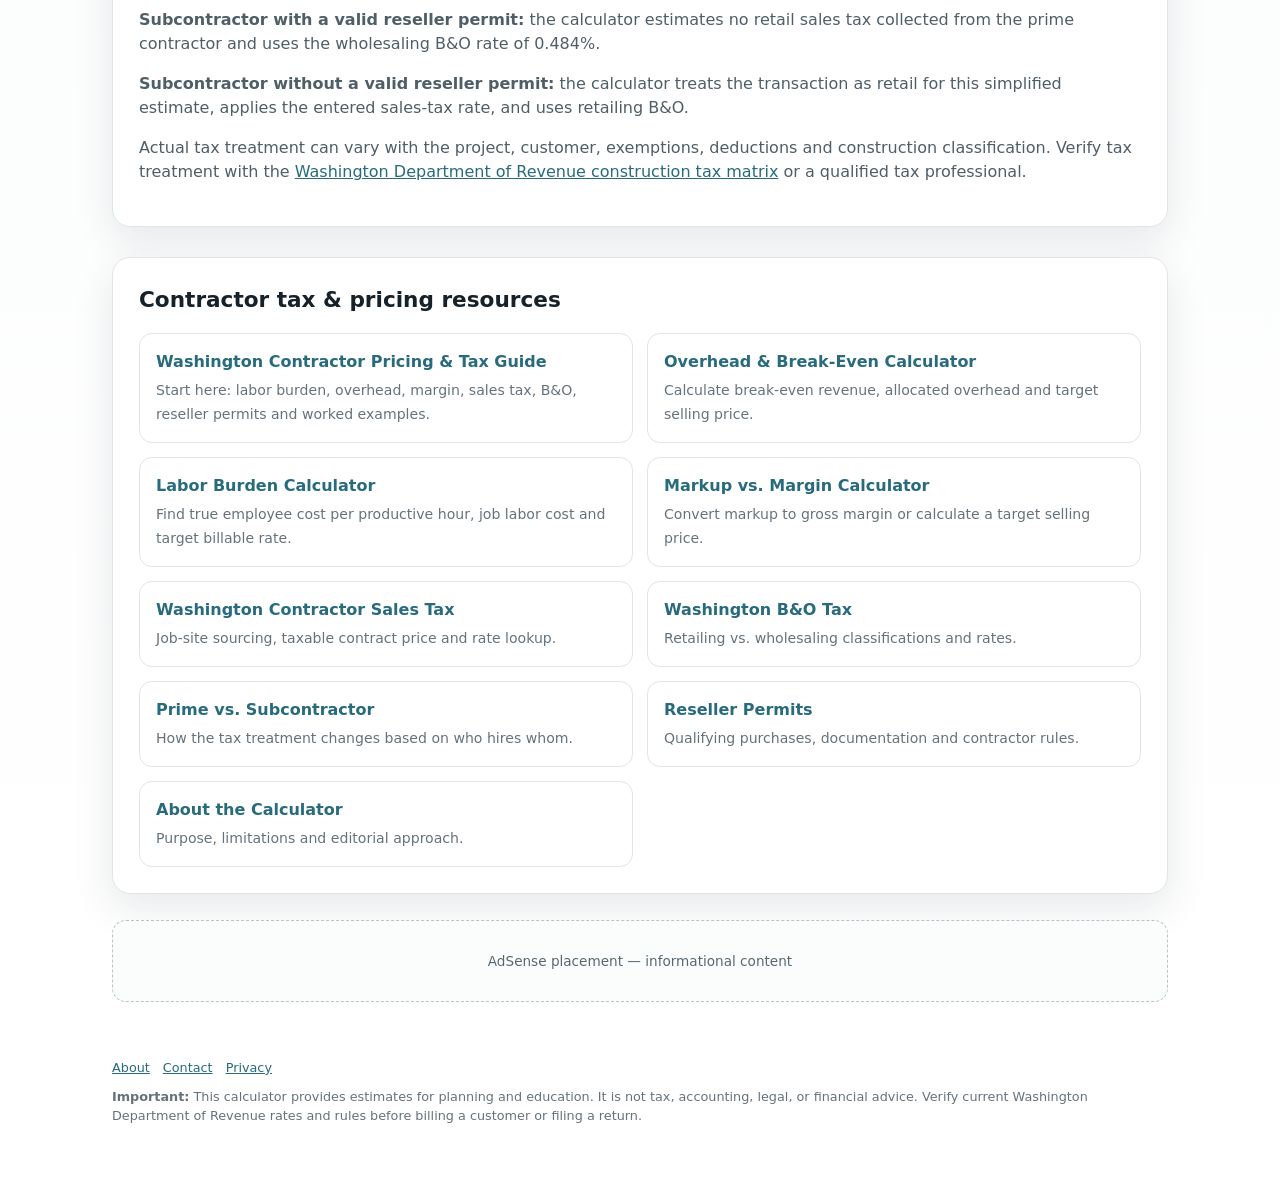
==== commit 1afbb1fb: "Lighten homepage background to improve muted text contrast" ====
--- a/index.html
+++ b/index.html
@@ -10,7 +10,7 @@
   <script async src="https://pagead2.googlesyndication.com/pagead/js/adsbygoogle.js?client=ca-pub-4738150335550966" crossorigin="anonymous"></script>
   <style>
     :root{--bg:#f5f7f8;--card:#fff;--ink:#16212a;--muted:#65727c;--line:#dfe5e8;--brand:#153e52;--brand2:#276b7c;--good:#1f6d43;--shadow:0 14px 40px rgba(20,45,60,.10);--radius:18px}
-    *{box-sizing:border-box} body{margin:0;font-family:Inter,system-ui,-apple-system,BlinkMacSystemFont,"Segoe UI",sans-serif;background:linear-gradient(180deg,#eef4f6 0,#f7f8f8 34%,#fff 100%);color:var(--ink);line-height:1.5}
+    *{box-sizing:border-box} body{margin:0;font-family:Inter,system-ui,-apple-system,BlinkMacSystemFont,"Segoe UI",sans-serif;background:linear-gradient(180deg,#f7fafb 0,#fbfcfc 34%,#fff 100%);color:var(--ink);line-height:1.5}
     .wrap{max-width:1100px;margin:0 auto;padding:22px}.topbar{display:flex;justify-content:space-between;align-items:center;gap:16px;padding:10px 0 14px;border-bottom:1px solid var(--line);flex-wrap:wrap}.sitebrand{font-weight:900;color:var(--brand);text-decoration:none}.nav{display:flex;gap:13px;flex-wrap:wrap}.nav a{color:var(--brand2);text-decoration:none;font-weight:800;font-size:.88rem}
     header{padding:46px 0 28px;display:grid;grid-template-columns:1.4fr .6fr;gap:28px;align-items:end}.eyebrow{font-weight:800;letter-spacing:.08em;text-transform:uppercase;color:var(--brand2);font-size:.78rem}h1{font-size:clamp(2rem,5vw,3.9rem);line-height:1.02;margin:.3rem 0 1rem;letter-spacing:-.04em}.lead{font-size:1.12rem;color:var(--muted);max-width:760px}.powered{font-size:.88rem;color:var(--muted);text-align:right}.powered a{color:var(--brand);font-weight:800;text-decoration:none}
     .ad{min-height:82px;border:1px dashed #b8c2c7;border-radius:14px;background:#fbfcfc;display:flex;align-items:center;justify-content:center;color:#596870;font-size:.85rem;margin:8px 0 24px}.grid{display:grid;grid-template-columns:1.08fr .92fr;gap:24px;align-items:start}.card{background:var(--card);border:1px solid var(--line);border-radius:var(--radius);box-shadow:var(--shadow);padding:26px}h2{margin:0 0 6px;font-size:1.35rem}.sub{color:var(--muted);font-size:.92rem;margin:0 0 22px}label{display:block;font-weight:750;font-size:.9rem;margin:0 0 7px}input,select{width:100%;border:1px solid #cfd8dc;border-radius:11px;padding:13px 12px;font:inherit;background:#fff;color:var(--ink);outline:none}input:focus,select:focus{border-color:var(--brand2);box-shadow:0 0 0 3px rgba(39,107,124,.12)}.row{display:grid;grid-template-columns:1fr 1fr;gap:14px;margin-bottom:16px}.help{font-size:.78rem;color:var(--muted);margin-top:5px}.taxlookup{display:inline-flex;align-items:center;gap:7px;margin-top:7px;font-size:.82rem;font-weight:800;color:var(--brand2);text-decoration:none}button{width:100%;border:0;border-radius:12px;background:var(--brand);color:#fff;padding:15px 18px;font-weight:850;font-size:1rem;cursor:pointer;margin-top:4px}button:hover{background:#0f3445}.result-card{position:sticky;top:18px}.empty{padding:34px 10px;color:var(--muted);text-align:center}.results{display:none}.metric{display:flex;justify-content:space-between;gap:18px;padding:12px 0;border-bottom:1px solid var(--line)}.metric span:first-child{color:var(--muted)}.metric strong{font-variant-numeric:tabular-nums}.heroMetric{border-radius:15px;background:#f1f7f5;padding:18px;margin:18px 0;display:flex;justify-content:space-between;align-items:center;gap:18px}.heroMetric strong{font-size:1.6rem;color:var(--good)}.tag{display:inline-block;border-radius:999px;padding:6px 10px;background:#eef4f6;color:var(--brand);font-weight:850;font-size:.78rem;margin-top:8px}.note{background:#fff8e9;border:1px solid #ead6a8;color:#594316;border-radius:12px;padding:13px 14px;font-size:.82rem;margin-top:15px}.cta{margin:28px 0 0;border-radius:16px;padding:20px;background:var(--brand);color:#fff}.cta p{opacity:.9;margin:.4rem 0 1rem}.cta a{display:inline-block;background:#fff;color:var(--brand);font-weight:900;padding:11px 15px;border-radius:10px;text-decoration:none}.content{margin-top:30px}.content p,.content li{color:#4f5e67}.content a{color:var(--brand2)}.resources{display:grid;grid-template-columns:repeat(2,1fr);gap:14px;margin-top:16px}.resource{border:1px solid var(--line);border-radius:13px;padding:16px;text-decoration:none;color:var(--ink);background:#fff}.resource strong{display:block;margin-bottom:4px}.resource span{color:var(--muted);font-size:.88rem}footer{color:var(--muted);font-size:.8rem;padding:32px 0 50px}.footerlinks{display:flex;gap:13px;flex-wrap:wrap;margin-bottom:10px}.footerlinks a{color:var(--brand2)}.hidden{display:none!important}
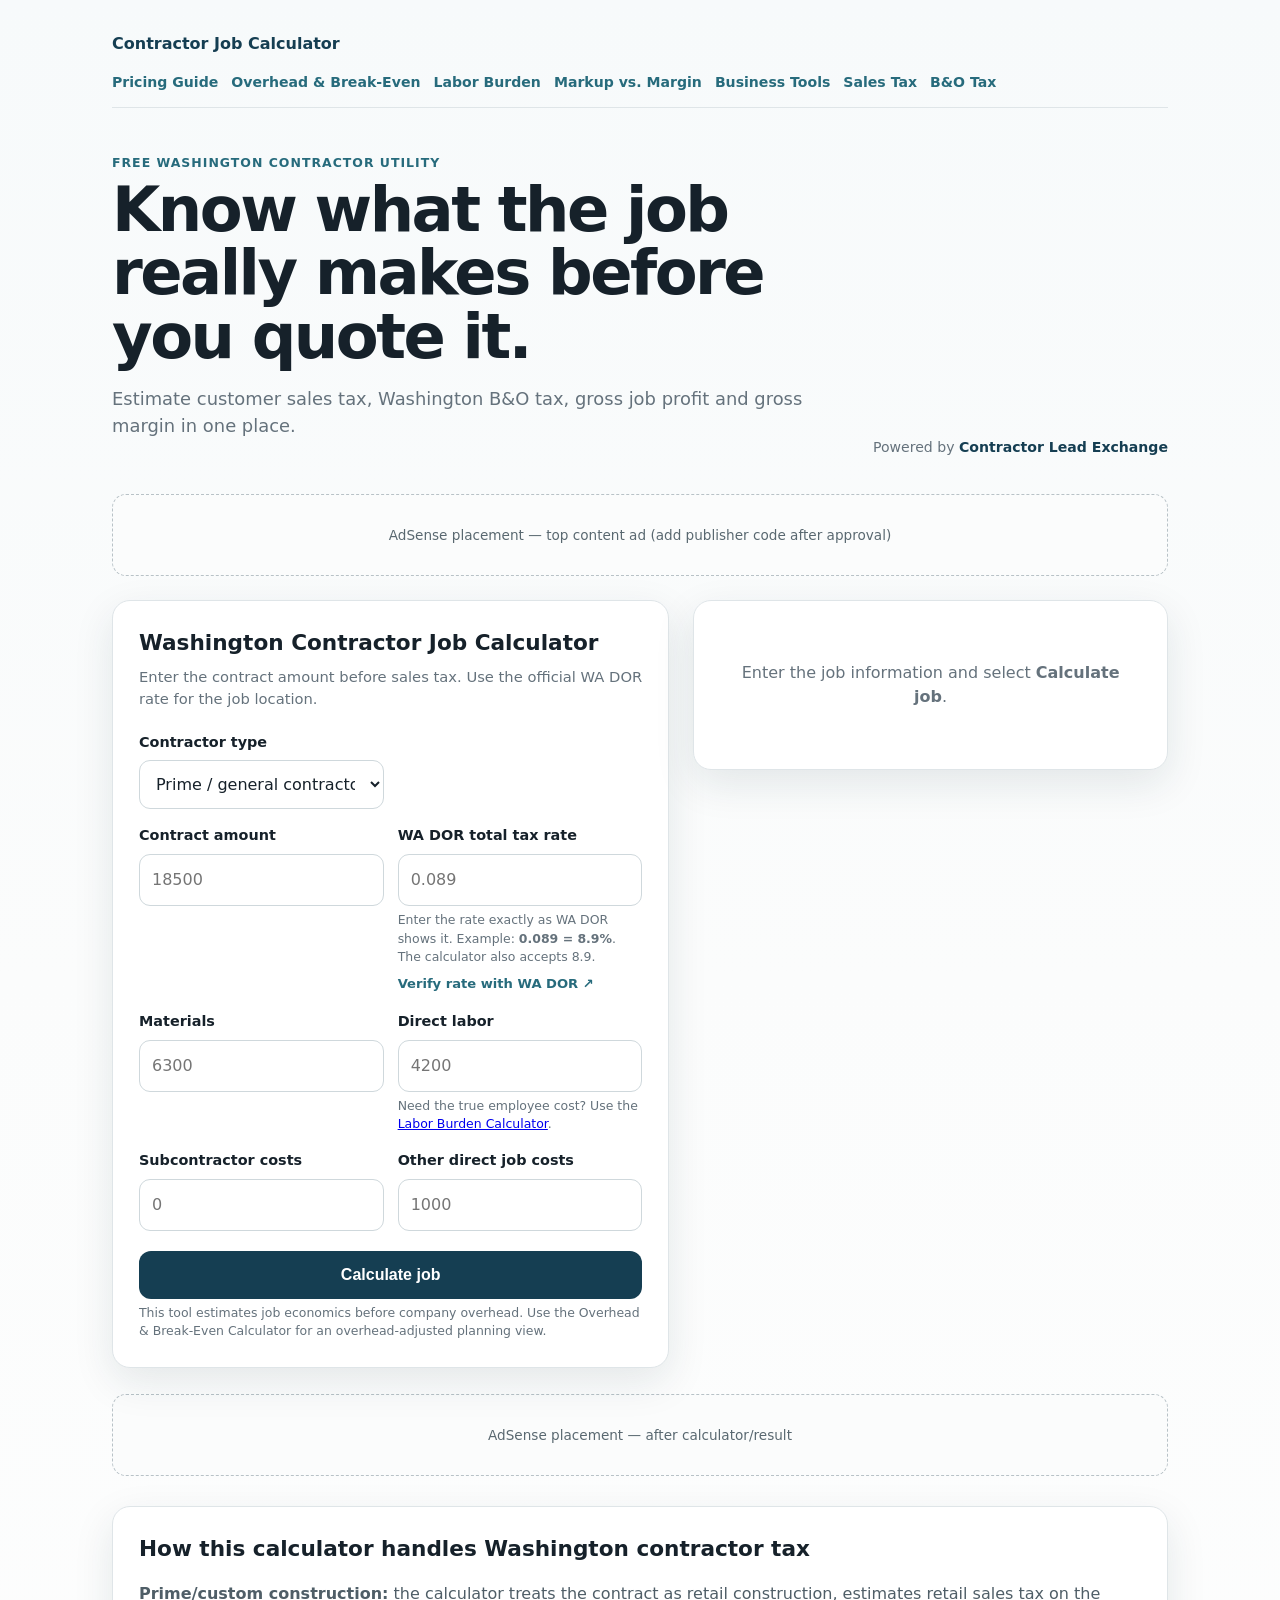
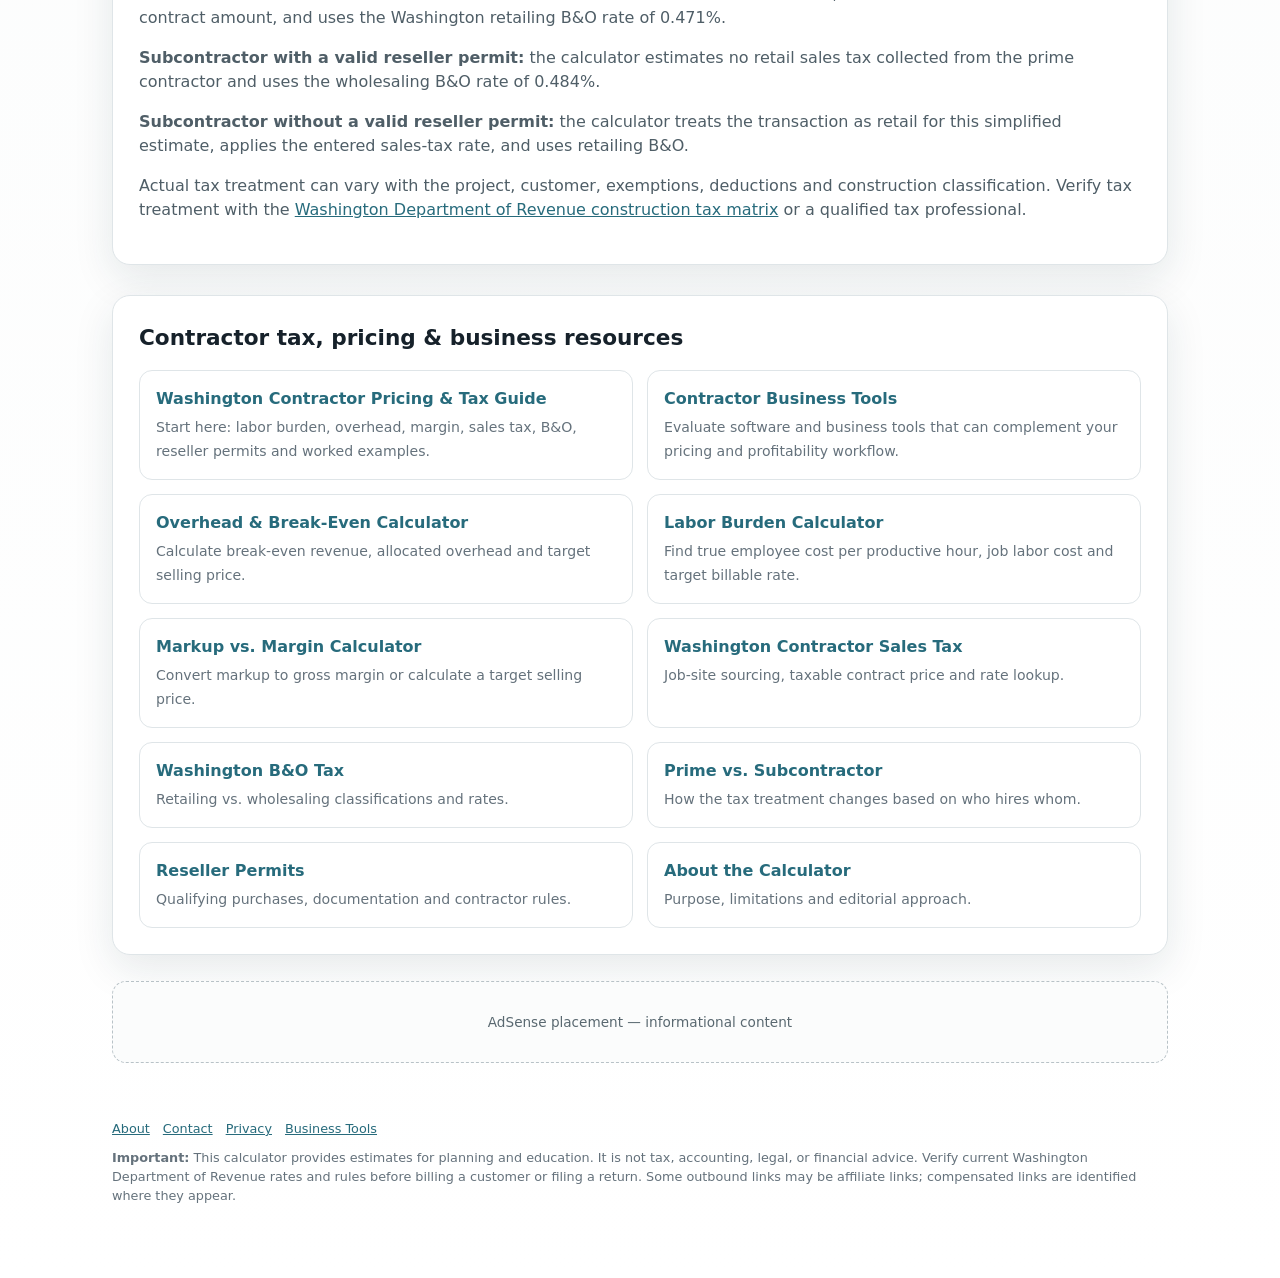
==== commit 842eb691: "Link contractor business tools from homepage" ====
--- a/index.html
+++ b/index.html
@@ -19,7 +19,7 @@
 </head>
 <body>
 <div class="wrap">
-  <div class="topbar"><a class="sitebrand" href="/">Contractor Job Calculator</a><nav class="nav"><a href="washington-contractor-pricing-tax-guide.html">Pricing Guide</a><a href="overhead-break-even.html">Overhead & Break-Even</a><a href="labor-burden.html">Labor Burden</a><a href="markup-vs-margin.html">Markup vs. Margin</a><a href="washington-contractor-sales-tax.html">Sales Tax</a><a href="washington-bo-tax.html">B&O Tax</a></nav></div>
+  <div class="topbar"><a class="sitebrand" href="/">Contractor Job Calculator</a><nav class="nav"><a href="washington-contractor-pricing-tax-guide.html">Pricing Guide</a><a href="overhead-break-even.html">Overhead & Break-Even</a><a href="labor-burden.html">Labor Burden</a><a href="markup-vs-margin.html">Markup vs. Margin</a><a href="contractor-business-tools.html">Business Tools</a><a href="washington-contractor-sales-tax.html">Sales Tax</a><a href="washington-bo-tax.html">B&O Tax</a></nav></div>
   <header><div><div class="eyebrow">Free Washington contractor utility</div><h1>Know what the job really makes before you quote it.</h1><p class="lead">Estimate customer sales tax, Washington B&amp;O tax, gross job profit and gross margin in one place.</p></div><div class="powered">Powered by <a href="https://contractorleadexchange.com/contractor-revenue-leak-audit" target="_blank" rel="noopener">Contractor Lead Exchange</a></div></header>
 
   <div class="ad">AdSense placement — top content ad (add publisher code after approval)</div>
@@ -41,11 +41,11 @@
 
   <section class="card content"><h2>How this calculator handles Washington contractor tax</h2><p><strong>Prime/custom construction:</strong> the calculator treats the contract as retail construction, estimates retail sales tax on the contract amount, and uses the Washington retailing B&amp;O rate of 0.471%.</p><p><strong>Subcontractor with a valid reseller permit:</strong> the calculator estimates no retail sales tax collected from the prime contractor and uses the wholesaling B&amp;O rate of 0.484%.</p><p><strong>Subcontractor without a valid reseller permit:</strong> the calculator treats the transaction as retail for this simplified estimate, applies the entered sales-tax rate, and uses retailing B&amp;O.</p><p>Actual tax treatment can vary with the project, customer, exemptions, deductions and construction classification. Verify tax treatment with the <a href="https://dor.wa.gov/education/industry-guides/construction/construction-tax-matrix" target="_blank" rel="noopener">Washington Department of Revenue construction tax matrix</a> or a qualified tax professional.</p></section>
 
-  <section class="card content"><h2>Contractor tax & pricing resources</h2><div class="resources"><a class="resource" href="washington-contractor-pricing-tax-guide.html"><strong>Washington Contractor Pricing & Tax Guide</strong><span>Start here: labor burden, overhead, margin, sales tax, B&O, reseller permits and worked examples.</span></a><a class="resource" href="overhead-break-even.html"><strong>Overhead & Break-Even Calculator</strong><span>Calculate break-even revenue, allocated overhead and target selling price.</span></a><a class="resource" href="labor-burden.html"><strong>Labor Burden Calculator</strong><span>Find true employee cost per productive hour, job labor cost and target billable rate.</span></a><a class="resource" href="markup-vs-margin.html"><strong>Markup vs. Margin Calculator</strong><span>Convert markup to gross margin or calculate a target selling price.</span></a><a class="resource" href="washington-contractor-sales-tax.html"><strong>Washington Contractor Sales Tax</strong><span>Job-site sourcing, taxable contract price and rate lookup.</span></a><a class="resource" href="washington-bo-tax.html"><strong>Washington B&O Tax</strong><span>Retailing vs. wholesaling classifications and rates.</span></a><a class="resource" href="prime-vs-subcontractor.html"><strong>Prime vs. Subcontractor</strong><span>How the tax treatment changes based on who hires whom.</span></a><a class="resource" href="reseller-permit.html"><strong>Reseller Permits</strong><span>Qualifying purchases, documentation and contractor rules.</span></a><a class="resource" href="about.html"><strong>About the Calculator</strong><span>Purpose, limitations and editorial approach.</span></a></div></section>
+  <section class="card content"><h2>Contractor tax, pricing & business resources</h2><div class="resources"><a class="resource" href="washington-contractor-pricing-tax-guide.html"><strong>Washington Contractor Pricing & Tax Guide</strong><span>Start here: labor burden, overhead, margin, sales tax, B&O, reseller permits and worked examples.</span></a><a class="resource" href="contractor-business-tools.html"><strong>Contractor Business Tools</strong><span>Evaluate software and business tools that can complement your pricing and profitability workflow.</span></a><a class="resource" href="overhead-break-even.html"><strong>Overhead & Break-Even Calculator</strong><span>Calculate break-even revenue, allocated overhead and target selling price.</span></a><a class="resource" href="labor-burden.html"><strong>Labor Burden Calculator</strong><span>Find true employee cost per productive hour, job labor cost and target billable rate.</span></a><a class="resource" href="markup-vs-margin.html"><strong>Markup vs. Margin Calculator</strong><span>Convert markup to gross margin or calculate a target selling price.</span></a><a class="resource" href="washington-contractor-sales-tax.html"><strong>Washington Contractor Sales Tax</strong><span>Job-site sourcing, taxable contract price and rate lookup.</span></a><a class="resource" href="washington-bo-tax.html"><strong>Washington B&O Tax</strong><span>Retailing vs. wholesaling classifications and rates.</span></a><a class="resource" href="prime-vs-subcontractor.html"><strong>Prime vs. Subcontractor</strong><span>How the tax treatment changes based on who hires whom.</span></a><a class="resource" href="reseller-permit.html"><strong>Reseller Permits</strong><span>Qualifying purchases, documentation and contractor rules.</span></a><a class="resource" href="about.html"><strong>About the Calculator</strong><span>Purpose, limitations and editorial approach.</span></a></div></section>
 
   <div class="ad" style="margin-top:26px">AdSense placement — informational content</div>
 
-  <footer><div class="footerlinks"><a href="about.html">About</a><a href="contact.html">Contact</a><a href="privacy.html">Privacy</a></div><strong>Important:</strong> This calculator provides estimates for planning and education. It is not tax, accounting, legal, or financial advice. Verify current Washington Department of Revenue rates and rules before billing a customer or filing a return.</footer>
+  <footer><div class="footerlinks"><a href="about.html">About</a><a href="contact.html">Contact</a><a href="privacy.html">Privacy</a><a href="contractor-business-tools.html">Business Tools</a></div><strong>Important:</strong> This calculator provides estimates for planning and education. It is not tax, accounting, legal, or financial advice. Verify current Washington Department of Revenue rates and rules before billing a customer or filing a return. Some outbound links may be affiliate links; compensated links are identified where they appear.</footer>
 </div>
 <script>
 (() => {
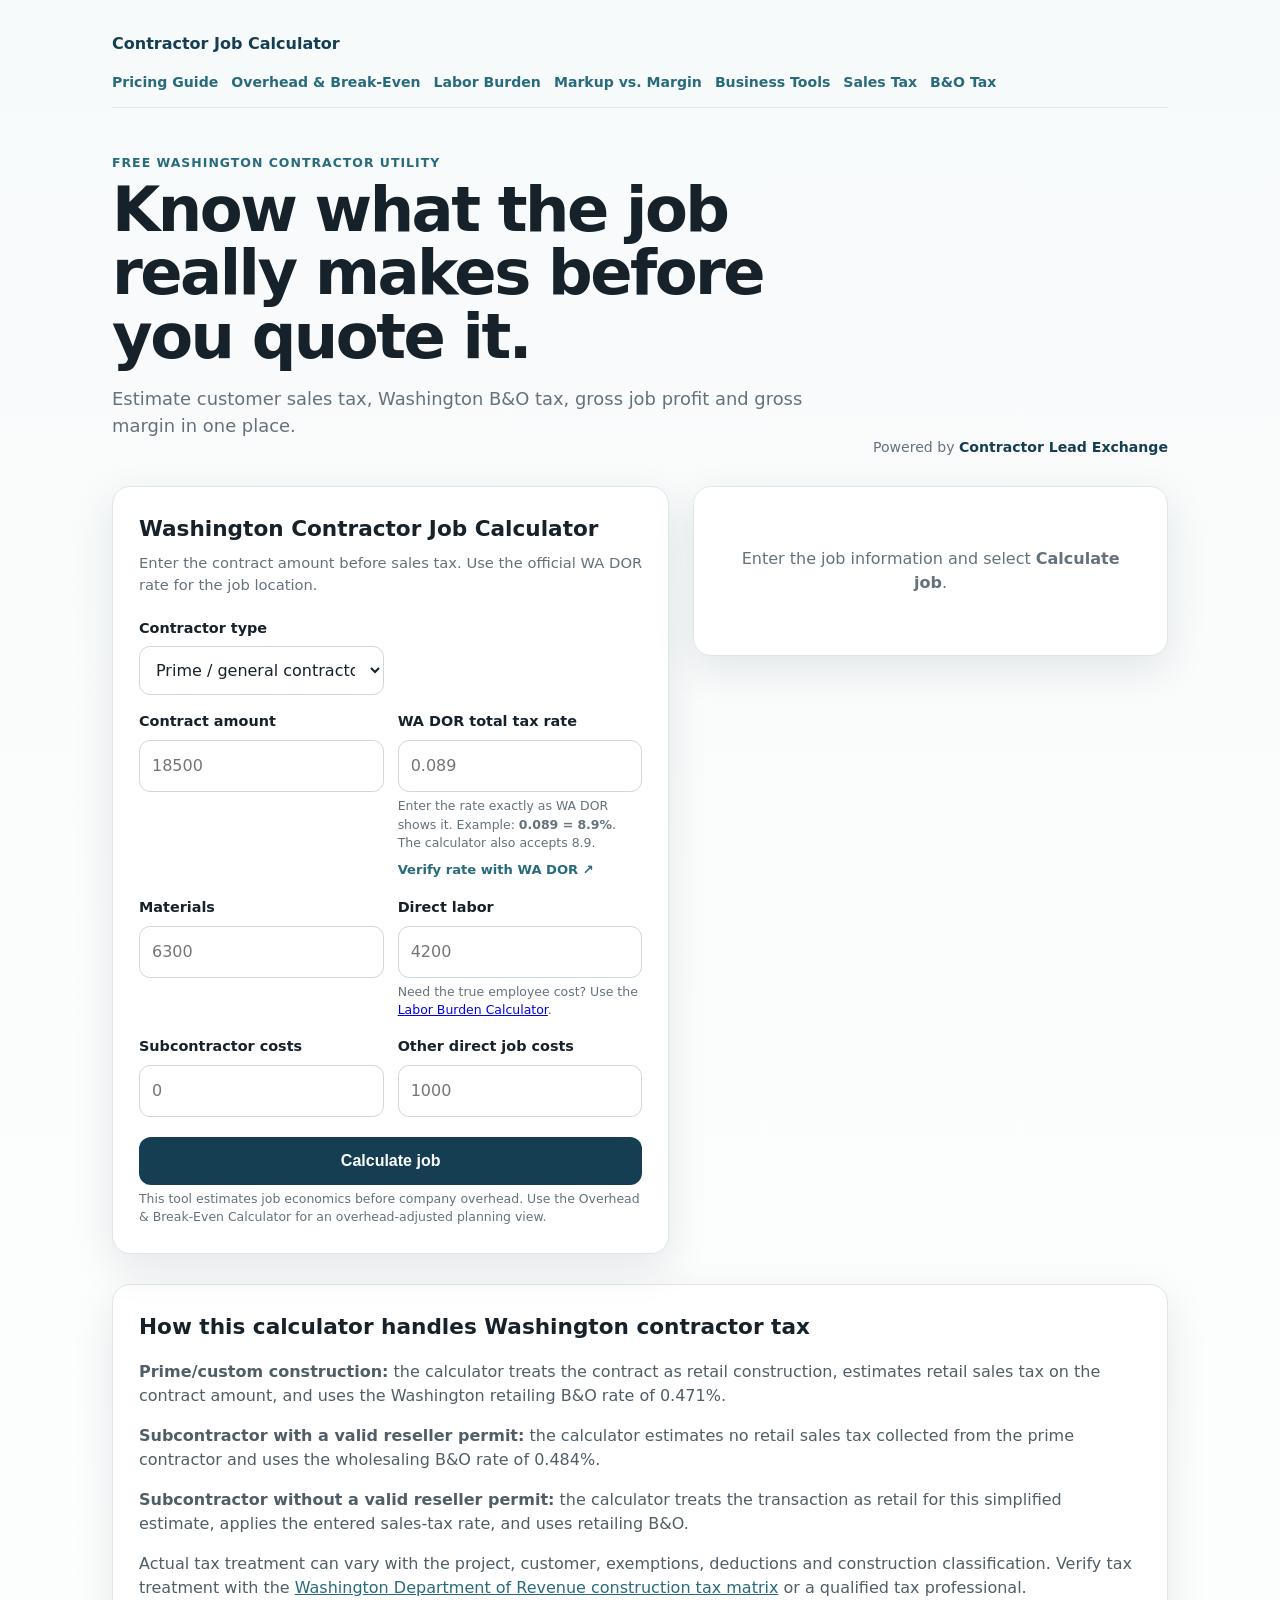
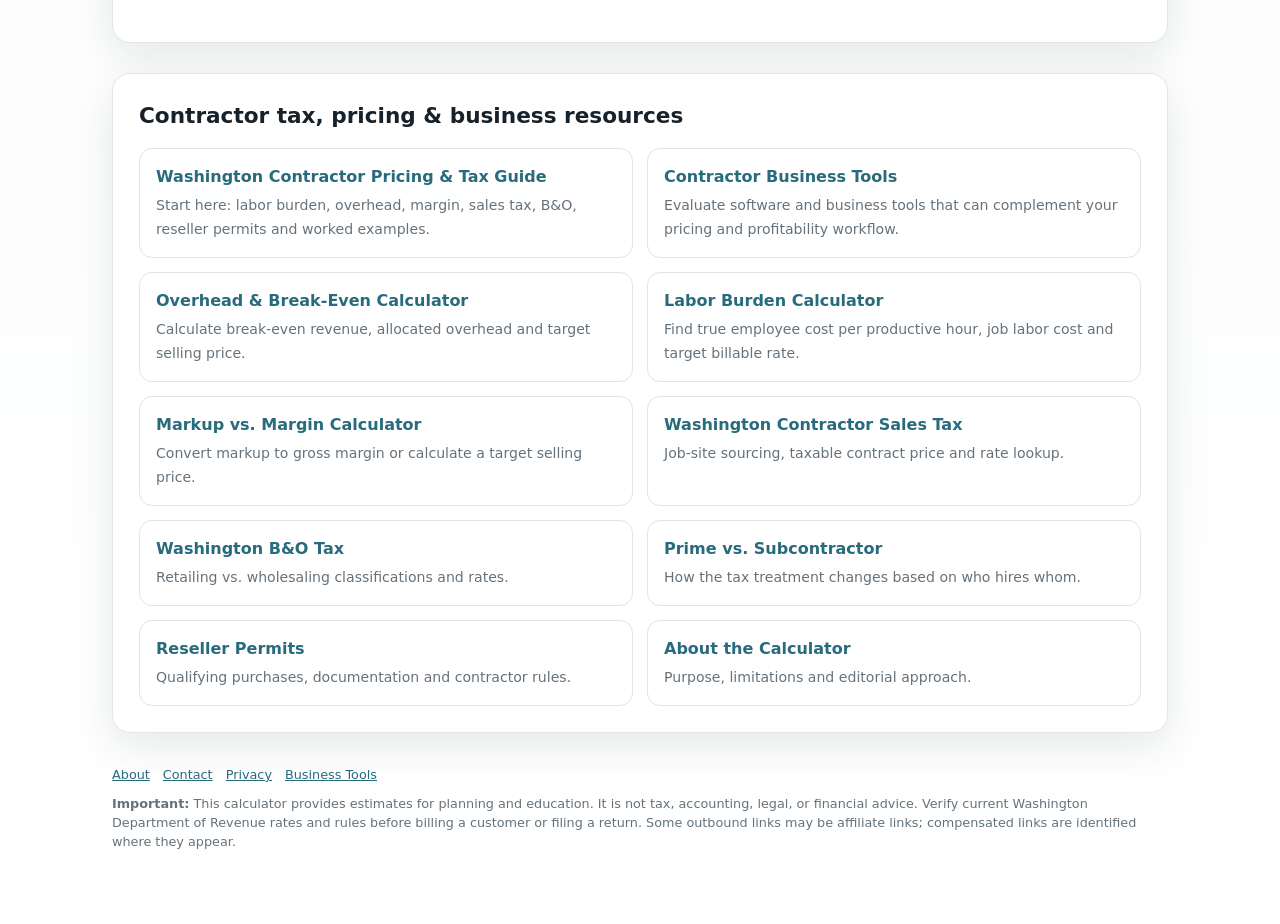
==== commit 715d143d: "Remove unfinished AdSense placeholder boxes while preserving calculators and site verification" ====
--- a/index.html
+++ b/index.html
@@ -22,7 +22,7 @@
   <div class="topbar"><a class="sitebrand" href="/">Contractor Job Calculator</a><nav class="nav"><a href="washington-contractor-pricing-tax-guide.html">Pricing Guide</a><a href="overhead-break-even.html">Overhead & Break-Even</a><a href="labor-burden.html">Labor Burden</a><a href="markup-vs-margin.html">Markup vs. Margin</a><a href="contractor-business-tools.html">Business Tools</a><a href="washington-contractor-sales-tax.html">Sales Tax</a><a href="washington-bo-tax.html">B&O Tax</a></nav></div>
   <header><div><div class="eyebrow">Free Washington contractor utility</div><h1>Know what the job really makes before you quote it.</h1><p class="lead">Estimate customer sales tax, Washington B&amp;O tax, gross job profit and gross margin in one place.</p></div><div class="powered">Powered by <a href="https://contractorleadexchange.com/contractor-revenue-leak-audit" target="_blank" rel="noopener">Contractor Lead Exchange</a></div></header>
 
-  <div class="ad">AdSense placement — top content ad (add publisher code after approval)</div>
+  
 
   <main class="grid">
     <section class="card">
@@ -37,13 +37,13 @@
     <aside class="card result-card"><div id="empty" class="empty">Enter the job information and select <strong>Calculate job</strong>.</div><div id="results" class="results"><h2>Estimated job result</h2><div id="classification" class="tag"></div><div class="metric"><span>Contract amount</span><strong id="rContract">$0</strong></div><div class="metric"><span>Sales tax rate used</span><strong id="rRate">0%</strong></div><div class="metric"><span>Sales tax collected</span><strong id="rTax">$0</strong></div><div class="metric"><span>Customer total</span><strong id="rCustomer">$0</strong></div><div class="metric"><span>Direct job costs</span><strong id="rCosts">$0</strong></div><div class="metric"><span>Gross job profit</span><strong id="rGross">$0</strong></div><div class="metric"><span>Gross margin</span><strong id="rMargin">0%</strong></div><div class="metric"><span>Estimated WA B&amp;O</span><strong id="rBO">$0</strong></div><div class="heroMetric"><div><div style="color:#65727c;font-size:.82rem">Gross job profit after estimated B&amp;O</div><strong id="rAfter">$0</strong></div><div style="text-align:right"><div style="color:#65727c;font-size:.82rem">Margin after B&amp;O</div><b id="rAfterMargin">0%</b></div></div><div id="resultNote" class="note"></div><div class="cta"><strong>Could your business be leaking revenue elsewhere?</strong><p>Use your job result as a starting point, then look for avoidable revenue loss across estimating, follow-up and operations.</p><a href="https://contractorleadexchange.com/contractor-revenue-leak-audit" target="_blank" rel="noopener">Explore the CLX Revenue Leak Audit</a></div></div></aside>
   </main>
 
-  <div class="ad" style="margin-top:26px">AdSense placement — after calculator/result</div>
+  
 
   <section class="card content"><h2>How this calculator handles Washington contractor tax</h2><p><strong>Prime/custom construction:</strong> the calculator treats the contract as retail construction, estimates retail sales tax on the contract amount, and uses the Washington retailing B&amp;O rate of 0.471%.</p><p><strong>Subcontractor with a valid reseller permit:</strong> the calculator estimates no retail sales tax collected from the prime contractor and uses the wholesaling B&amp;O rate of 0.484%.</p><p><strong>Subcontractor without a valid reseller permit:</strong> the calculator treats the transaction as retail for this simplified estimate, applies the entered sales-tax rate, and uses retailing B&amp;O.</p><p>Actual tax treatment can vary with the project, customer, exemptions, deductions and construction classification. Verify tax treatment with the <a href="https://dor.wa.gov/education/industry-guides/construction/construction-tax-matrix" target="_blank" rel="noopener">Washington Department of Revenue construction tax matrix</a> or a qualified tax professional.</p></section>
 
   <section class="card content"><h2>Contractor tax, pricing & business resources</h2><div class="resources"><a class="resource" href="washington-contractor-pricing-tax-guide.html"><strong>Washington Contractor Pricing & Tax Guide</strong><span>Start here: labor burden, overhead, margin, sales tax, B&O, reseller permits and worked examples.</span></a><a class="resource" href="contractor-business-tools.html"><strong>Contractor Business Tools</strong><span>Evaluate software and business tools that can complement your pricing and profitability workflow.</span></a><a class="resource" href="overhead-break-even.html"><strong>Overhead & Break-Even Calculator</strong><span>Calculate break-even revenue, allocated overhead and target selling price.</span></a><a class="resource" href="labor-burden.html"><strong>Labor Burden Calculator</strong><span>Find true employee cost per productive hour, job labor cost and target billable rate.</span></a><a class="resource" href="markup-vs-margin.html"><strong>Markup vs. Margin Calculator</strong><span>Convert markup to gross margin or calculate a target selling price.</span></a><a class="resource" href="washington-contractor-sales-tax.html"><strong>Washington Contractor Sales Tax</strong><span>Job-site sourcing, taxable contract price and rate lookup.</span></a><a class="resource" href="washington-bo-tax.html"><strong>Washington B&O Tax</strong><span>Retailing vs. wholesaling classifications and rates.</span></a><a class="resource" href="prime-vs-subcontractor.html"><strong>Prime vs. Subcontractor</strong><span>How the tax treatment changes based on who hires whom.</span></a><a class="resource" href="reseller-permit.html"><strong>Reseller Permits</strong><span>Qualifying purchases, documentation and contractor rules.</span></a><a class="resource" href="about.html"><strong>About the Calculator</strong><span>Purpose, limitations and editorial approach.</span></a></div></section>
 
-  <div class="ad" style="margin-top:26px">AdSense placement — informational content</div>
+  
 
   <footer><div class="footerlinks"><a href="about.html">About</a><a href="contact.html">Contact</a><a href="privacy.html">Privacy</a><a href="contractor-business-tools.html">Business Tools</a></div><strong>Important:</strong> This calculator provides estimates for planning and education. It is not tax, accounting, legal, or financial advice. Verify current Washington Department of Revenue rates and rules before billing a customer or filing a return. Some outbound links may be affiliate links; compensated links are identified where they appear.</footer>
 </div>
